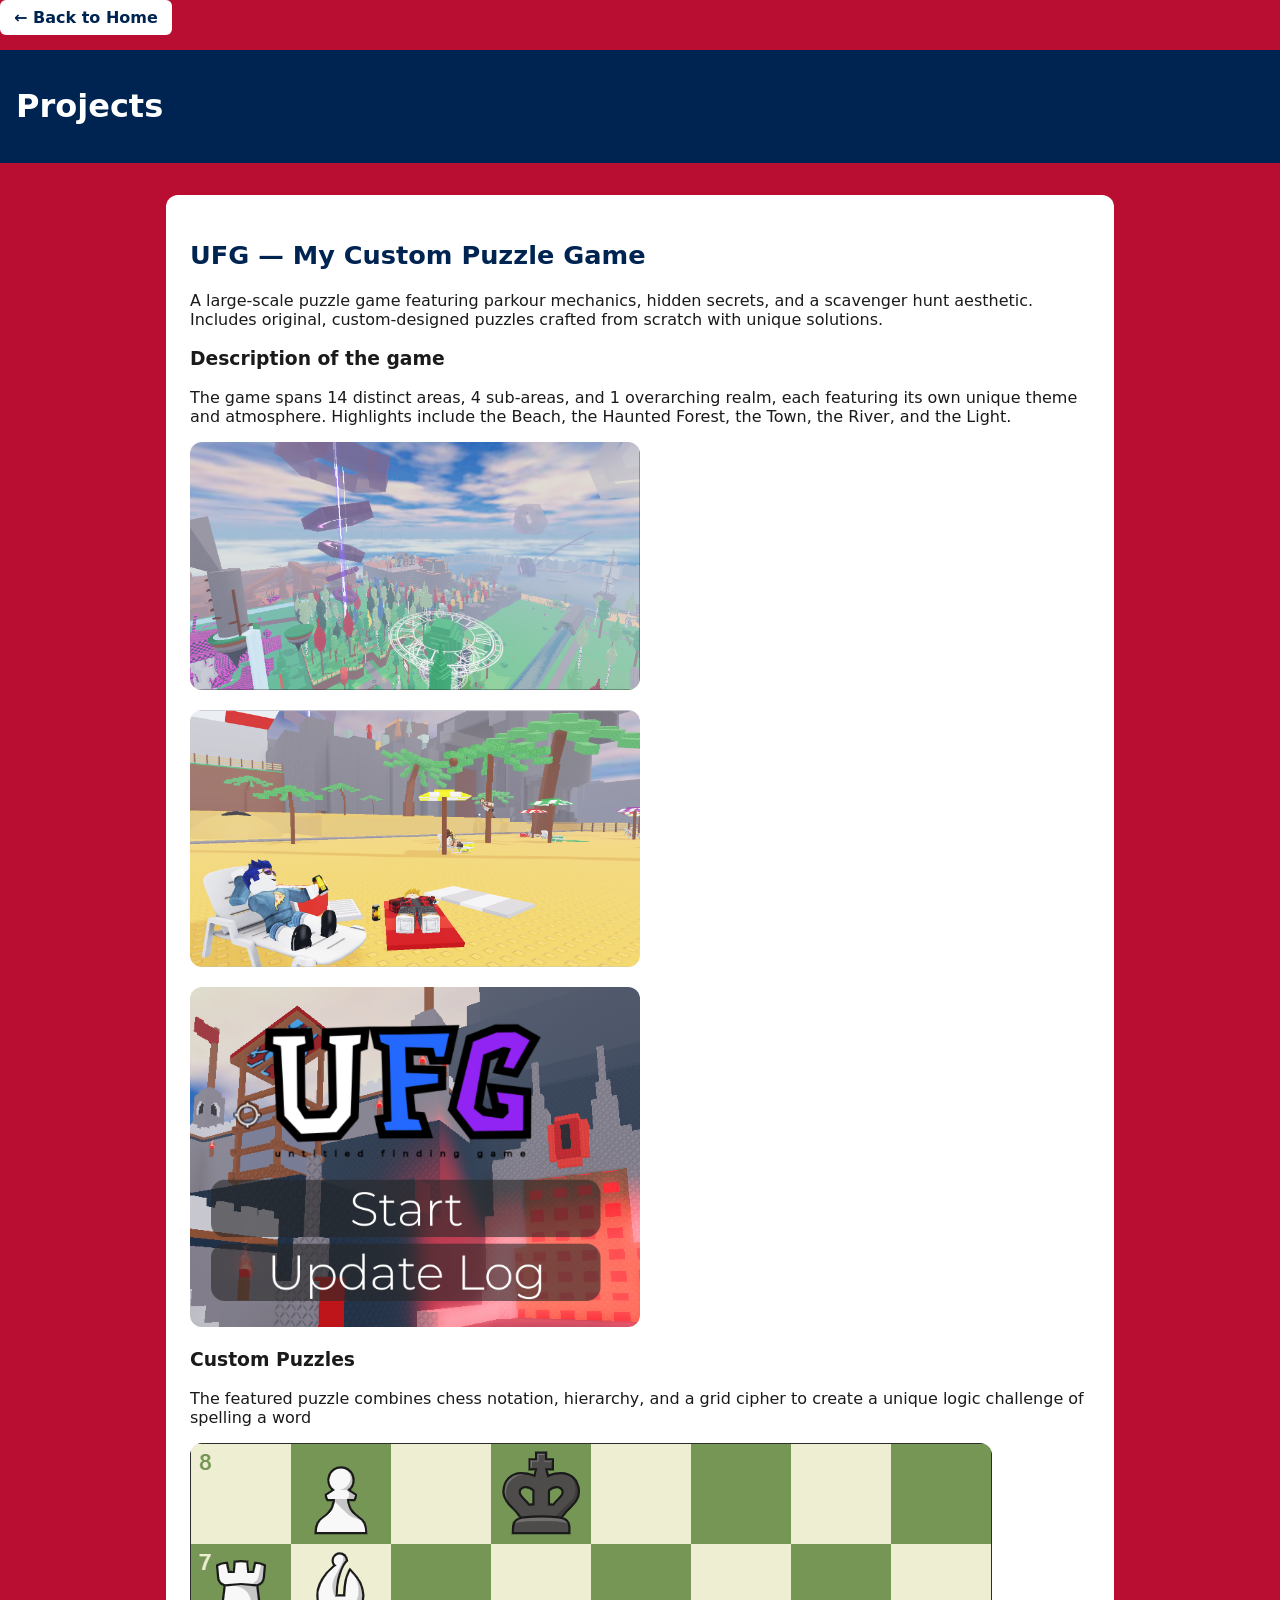
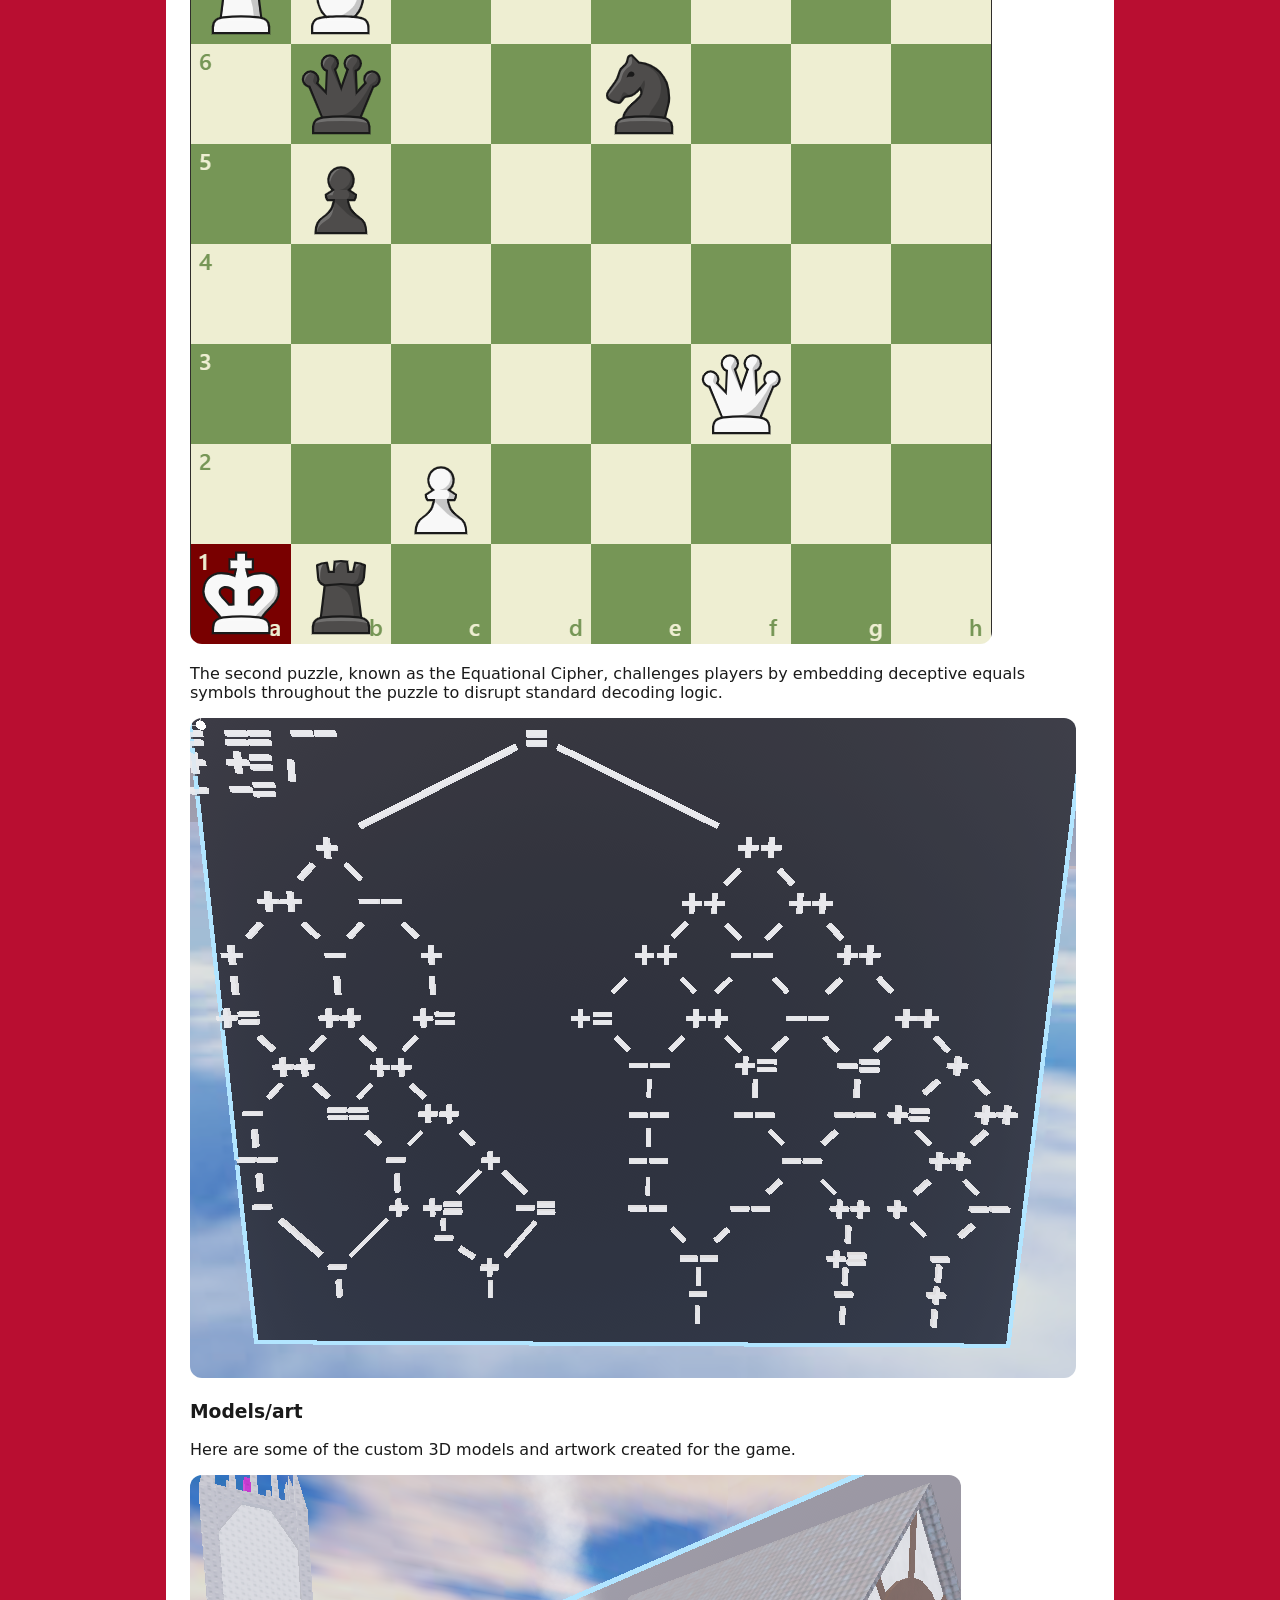
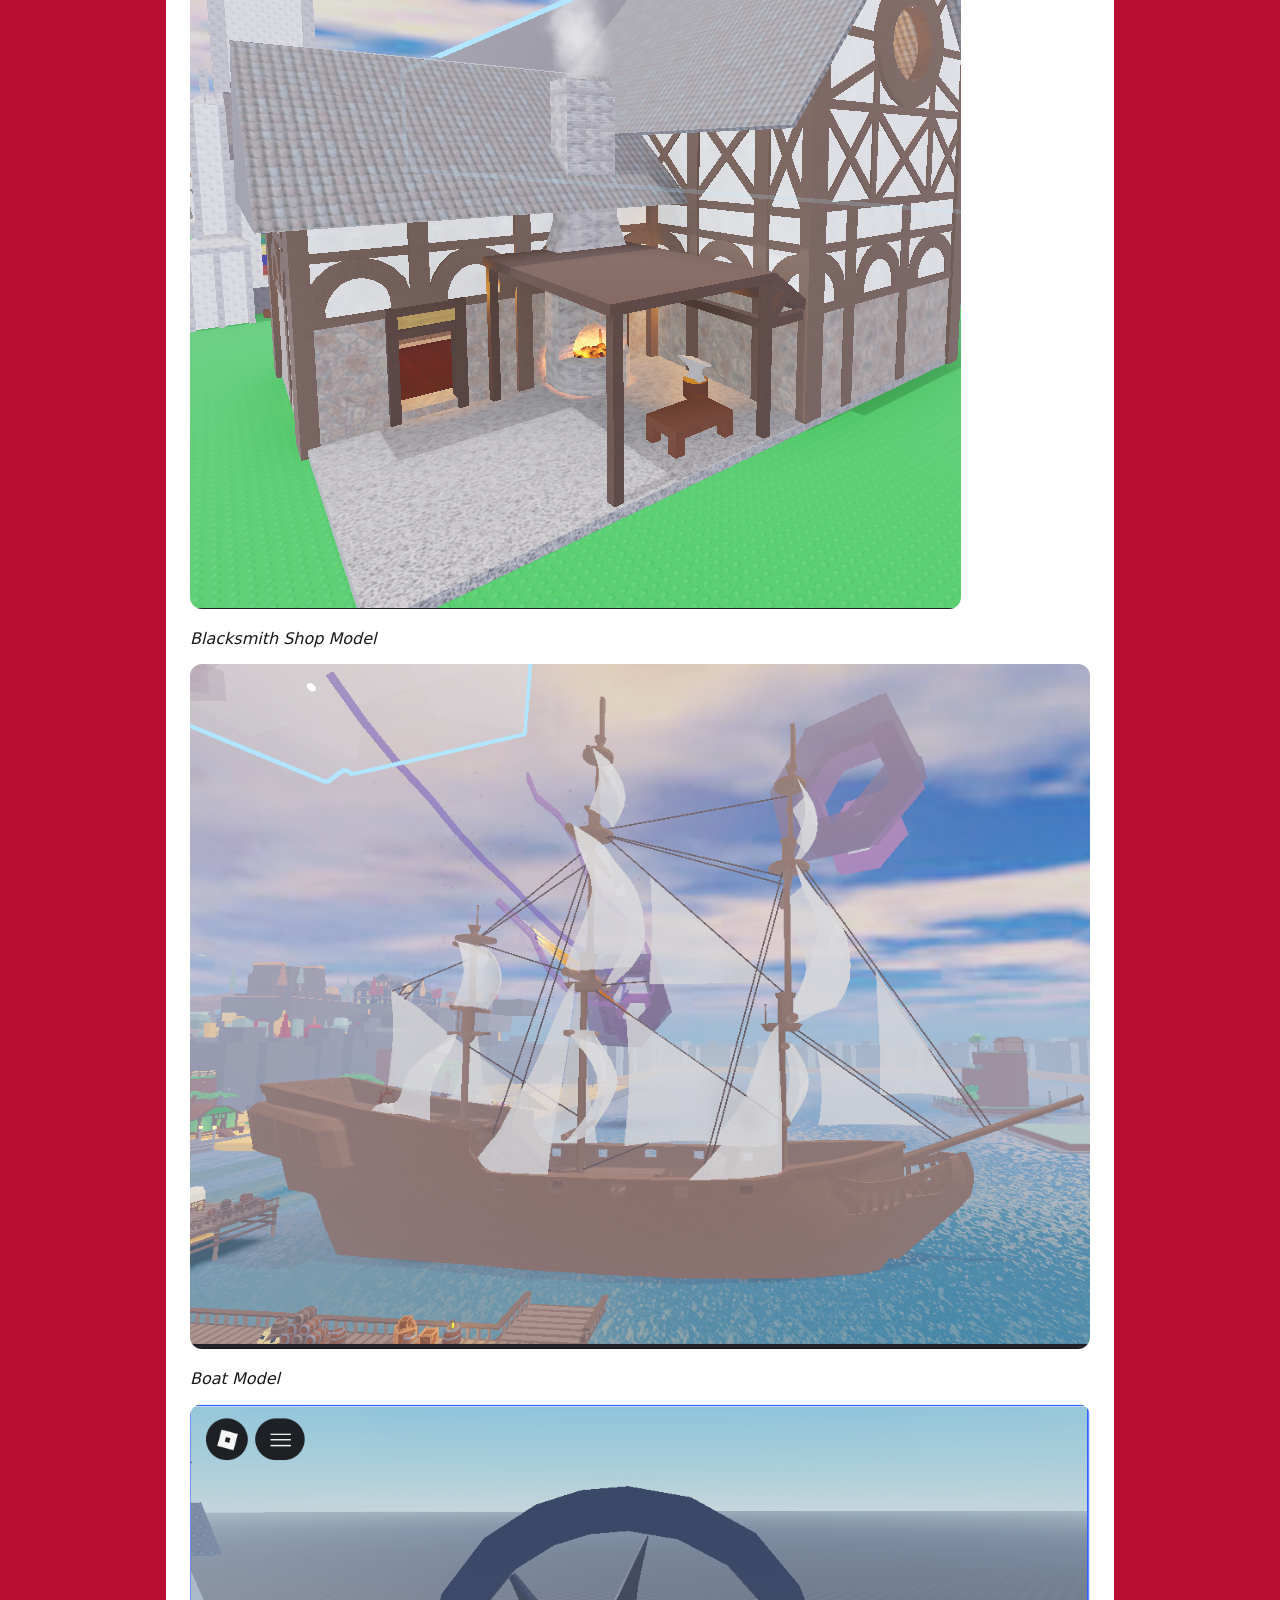
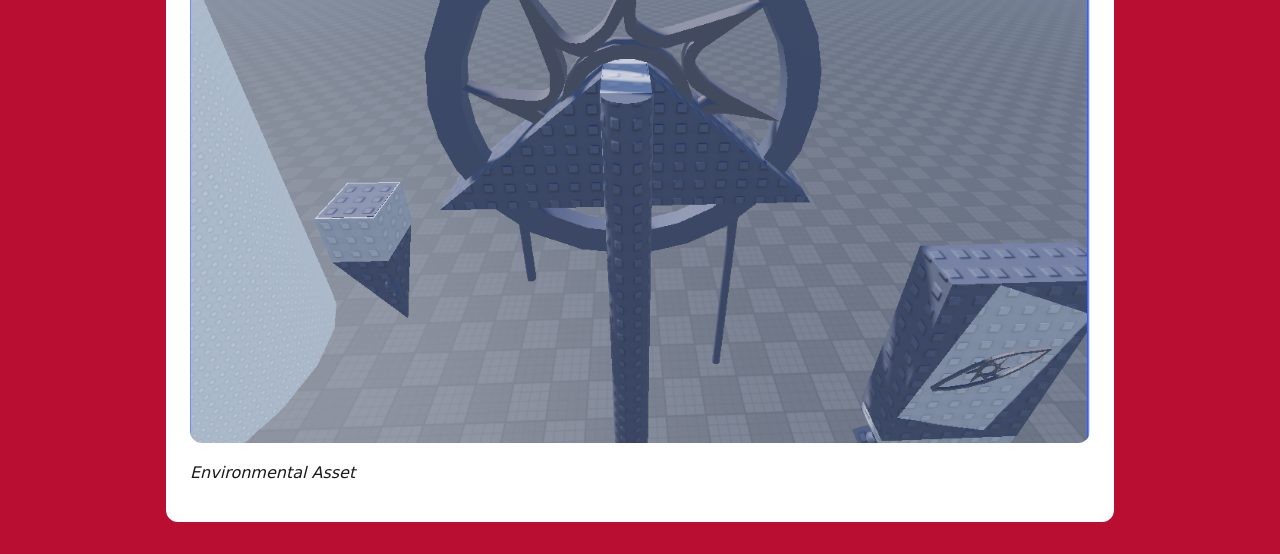
==== Projects.html @ 046223cb "Adjust image sizes and add model descriptions Updated image styles for better responsiveness and add" ====
<!doctype html>
<html lang="en">
  <head>
    <meta charset="utf-8"/>
    <meta name="viewport" content="width=device-width, initial-scale=1"/>
    <title>Projects</title>
    <a href="index.html">← Back to Home</a>
    <link rel="stylesheet" href="style.css"/> <!-- do not change this line -->
  </head>
  <body>
    <header>
      <h1>Projects</h1>
    </header>
    
    <main>
     <section id="UFG">
      <h2>UFG — My Custom Puzzle Game</h2>
      <p>A large-scale puzzle game featuring parkour mechanics, hidden secrets, and a scavenger hunt aesthetic. Includes original, custom-designed puzzles crafted from scratch with unique solutions.</p>
        <h3> Description of the game</h3>
          <p>The game spans 14 distinct areas, 4 sub-areas, and 1 overarching realm, each featuring its own unique theme and atmosphere. Highlights include the Beach, the Haunted Forest, the Town, the River, and the Light.</p>
          <p><img src="FullGameMap.png" alt="Full Game Map" style="max-width: 50%; height: auto;" /></p>
          <p><img src="Screen1.png" alt="In-Game Screenshot" style="max-width: 50%; height: auto;" /></p>
          <p><img src="Main_Menu.png" alt="Main Menu Preview" style="max-width: 50%; height: auto;" /></p>
       
        <h3> Custom Puzzles </h3>
          <p>The featured puzzle combines chess notation, hierarchy, and a grid cipher to create a unique logic challenge of spelling a word</p>
          <p><img src="ChessPuzzle.png" alt="Chess Puzzle" style="max-width: 100%; height: auto;" /></p>
          <p>The second puzzle, known as the Equational Cipher, challenges players by embedding deceptive equals symbols throughout the puzzle to disrupt standard decoding logic.</p>
          <p><img src="EquationalPuzzle.png" alt="Equational Puzzle Screenshot" style="max-width: 100%; height: auto;" /></p>
        <h3> Models/art </h3>
          <p>Here are some of the custom 3D models and artwork created for the game.</p>
          <p><img src="BlackSmith.png" alt="Blacksmith 3D Model" style="max-width: 100%; height: auto;" /></p>
          <p><em>Blacksmith Shop Model</em></p>
          <p><img src="Boat.png" alt="Boat 3D Model" style="max-width: 100%; height: auto;" /></p>
          <p><em>Boat Model</em></p>
          <p><img src="RandomModel.png" alt="3D Model Asset" style="max-width: 100%; height: auto;" /></p>
          <p><em>Environmental Asset</em></p>

      
    </section>
    </main>
  </body>
</html>
---- style.css ----
:root {
  --red:#b90e31; --gold:#fabd0f; --blue:#002452;
}
body { font-family: system-ui, sans-serif; margin:0; background:var(--red); color:#fff; }
header { background:var(--blue); color:#fff; padding:1rem; }
main { background:#fff; color:#1a1a1a; max-width:900px; margin:2rem auto; border-radius:12px; padding:1.5rem; }
a { color: var(--blue); }
/* === personalize below by changing colors or spacing === */
/* example: make headings blue and a bit larger */
h2 { color: var(--blue); font-size: 1.6rem; }
/* example: make your photo round */
img { border-radius: 12px; }

/* White button styling for back links */
a[href="index.html"] {
  display: inline-block;
  background-color: #ffffff !important;
  color: #002452 !important;
  padding: 8px 14px;
  border-radius: 6px;
  font-weight: bold;
  text-decoration: none;
  margin-bottom: 15px;
}

a[href="index.html"]:hover {
  background-color: #fabd0f !important; /* Queen's Gold on hover */
}
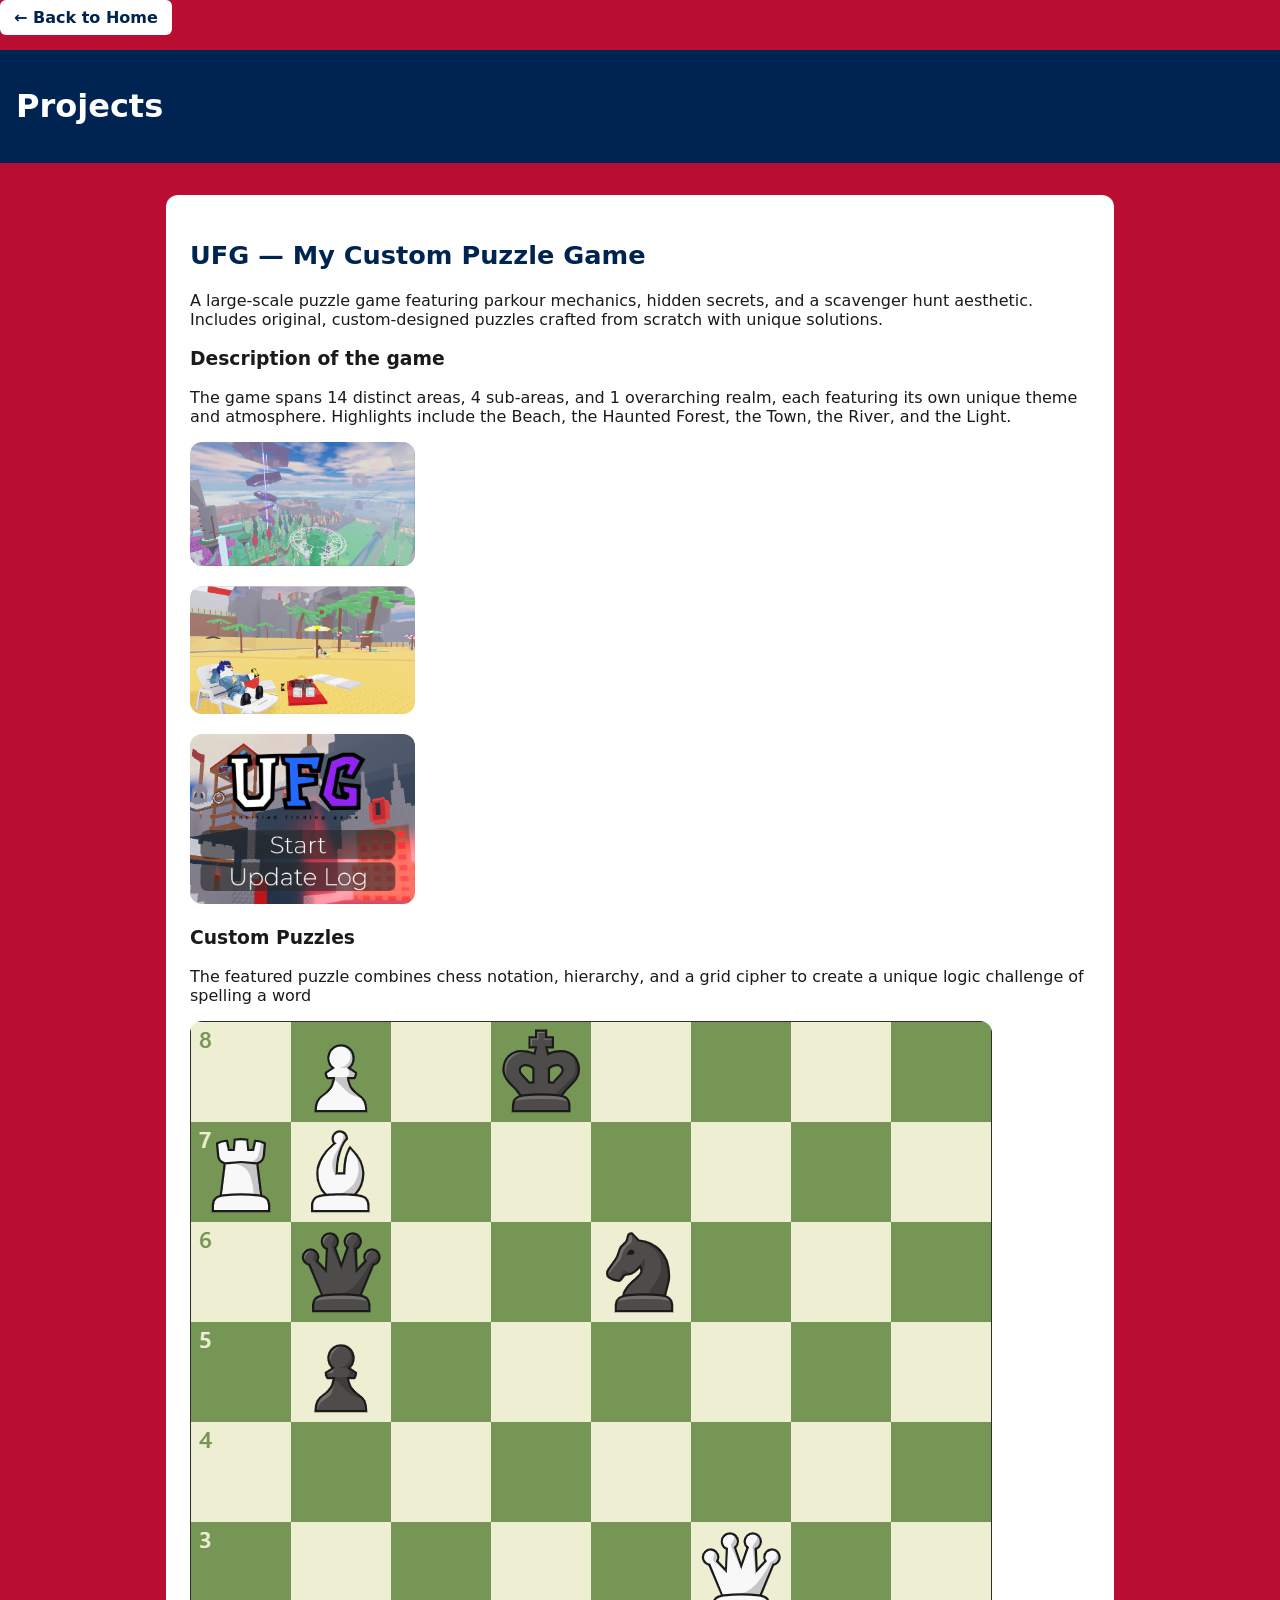
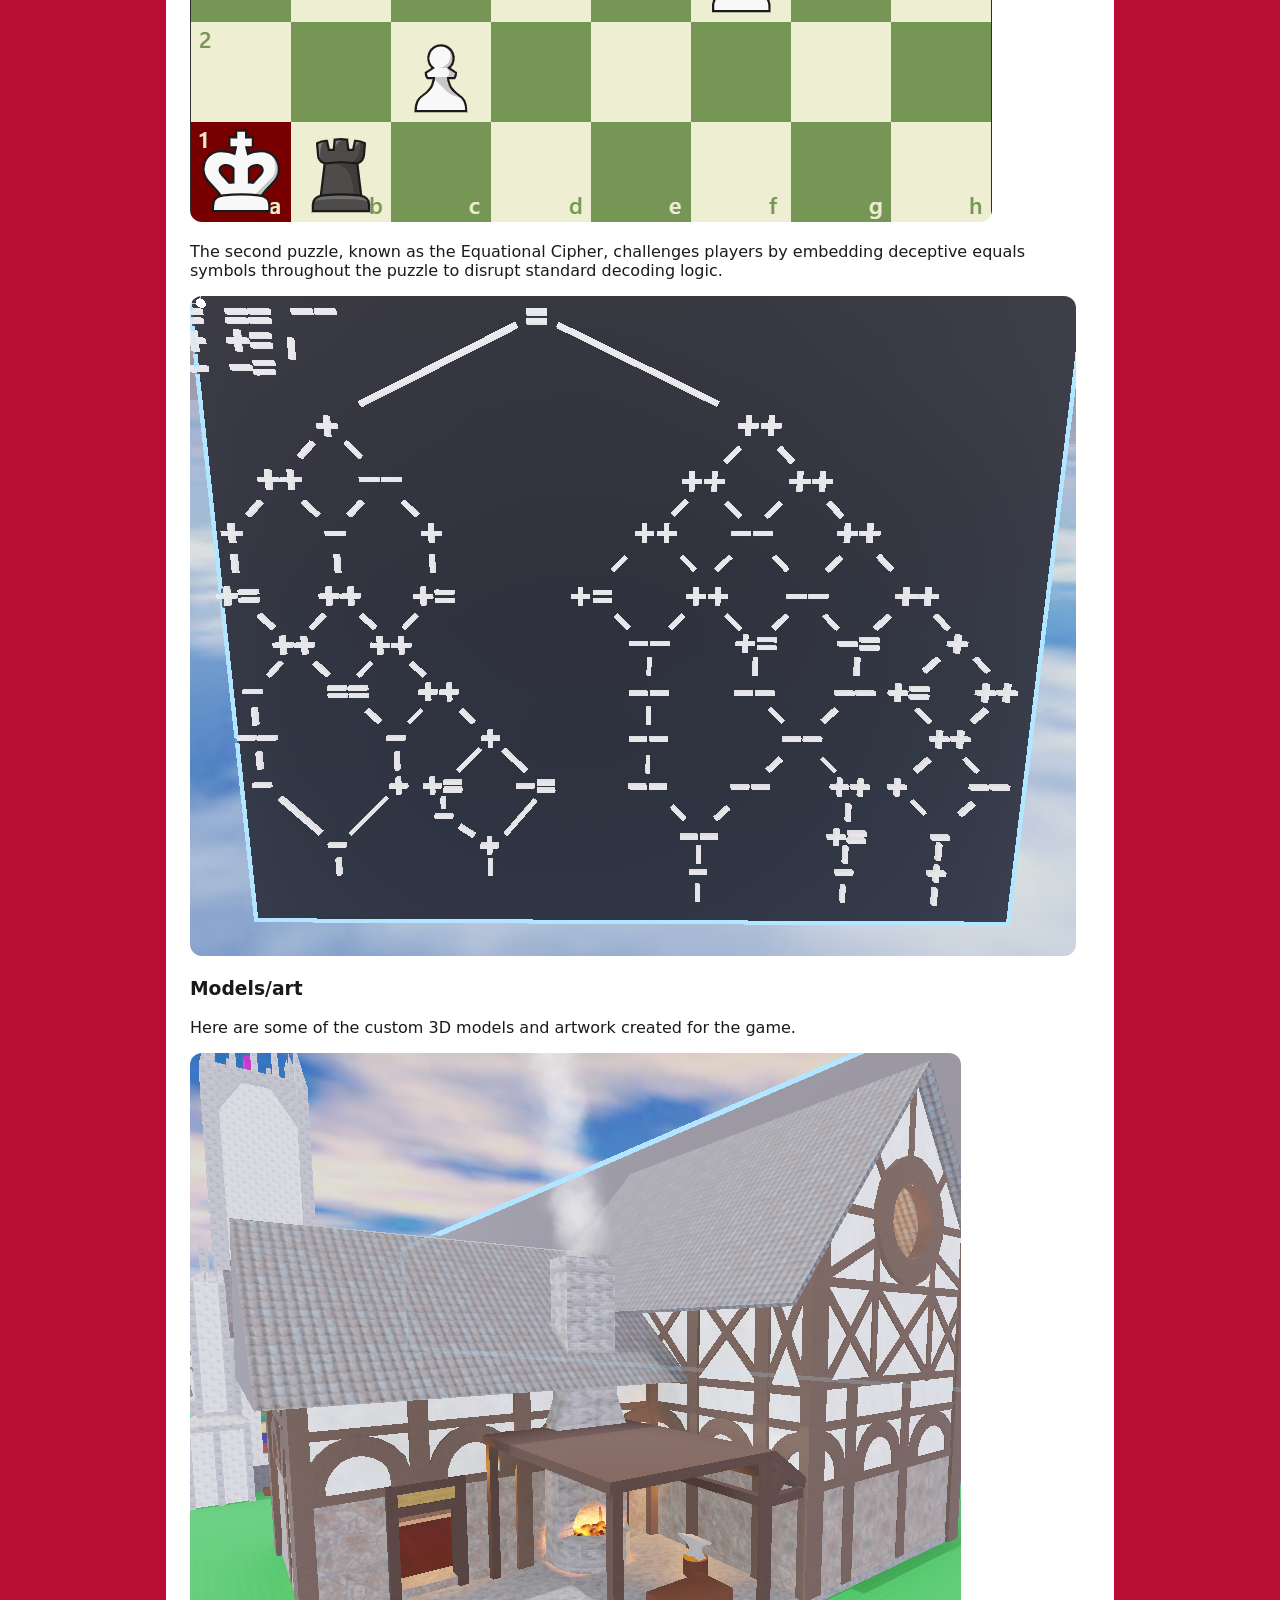
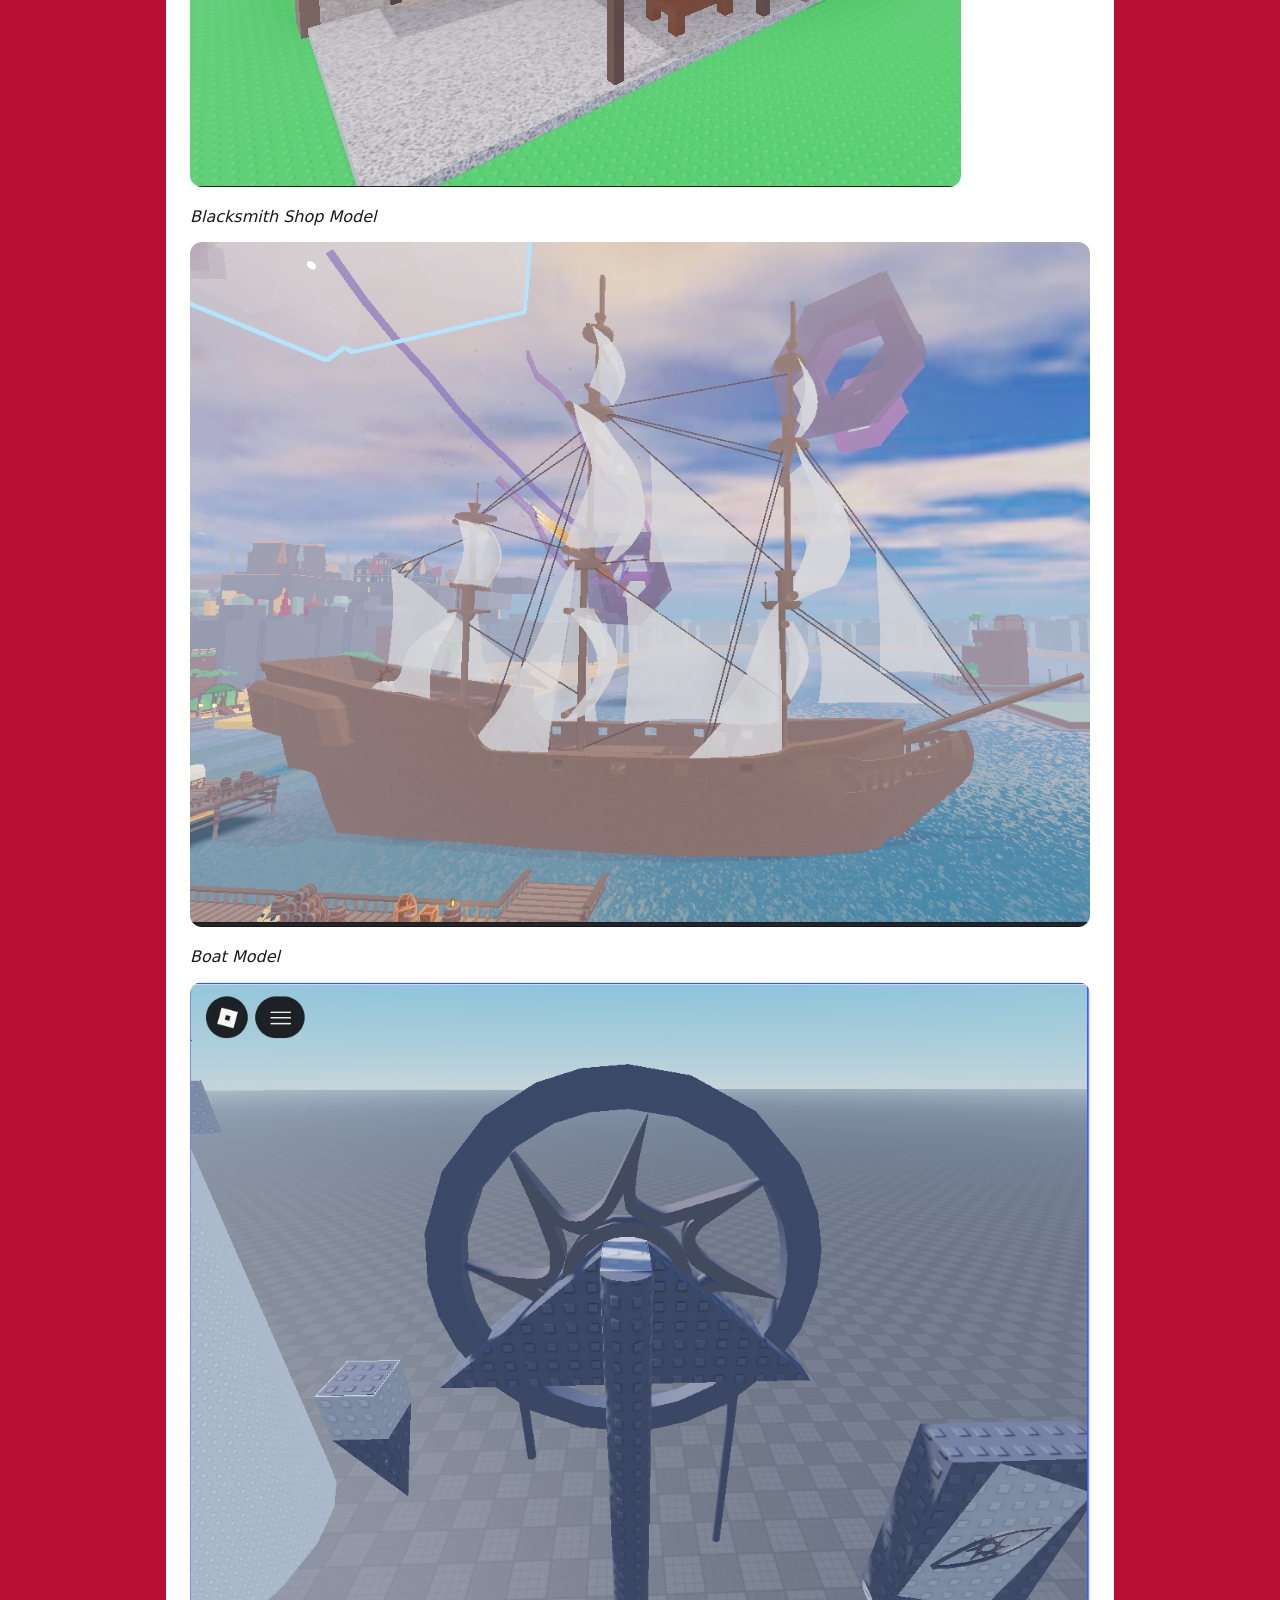
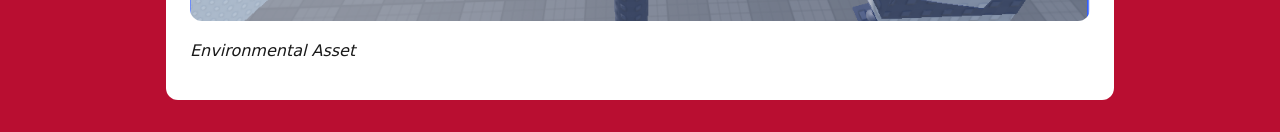
==== commit ff62a1f0: "Adjust image sizes in Projects.html Reduced the maximum width of images in the project description t" ====
--- a/Projects.html
+++ b/Projects.html
@@ -18,9 +18,9 @@
       <p>A large-scale puzzle game featuring parkour mechanics, hidden secrets, and a scavenger hunt aesthetic. Includes original, custom-designed puzzles crafted from scratch with unique solutions.</p>
         <h3> Description of the game</h3>
           <p>The game spans 14 distinct areas, 4 sub-areas, and 1 overarching realm, each featuring its own unique theme and atmosphere. Highlights include the Beach, the Haunted Forest, the Town, the River, and the Light.</p>
-          <p><img src="FullGameMap.png" alt="Full Game Map" style="max-width: 50%; height: auto;" /></p>
-          <p><img src="Screen1.png" alt="In-Game Screenshot" style="max-width: 50%; height: auto;" /></p>
-          <p><img src="Main_Menu.png" alt="Main Menu Preview" style="max-width: 50%; height: auto;" /></p>
+          <p><img src="FullGameMap.png" alt="Full Game Map" style="max-width: 25%; height: auto;" /></p>
+          <p><img src="Screen1.png" alt="In-Game Screenshot" style="max-width: 25%; height: auto;" /></p>
+          <p><img src="Main_Menu.png" alt="Main Menu Preview" style="max-width: 25%; height: auto;" /></p>
        
         <h3> Custom Puzzles </h3>
           <p>The featured puzzle combines chess notation, hierarchy, and a grid cipher to create a unique logic challenge of spelling a word</p>
--- a/style.css
+++ b/style.css
@@ -14,8 +14,8 @@
 /* White button styling for back links */
 a[href="index.html"] {
   display: inline-block;
-  background-color: #ffffff !important;
-  color: #002452 !important;
+  background-color: #ffffff;
+  color: #002452;
   padding: 8px 14px;
   border-radius: 6px;
   font-weight: bold;
@@ -24,5 +24,5 @@
 }
 
 a[href="index.html"]:hover {
-  background-color: #fabd0f !important; /* Queen's Gold on hover */
+  background-color: #fabd0f ; /* Queen's Gold colour on hover */
 }
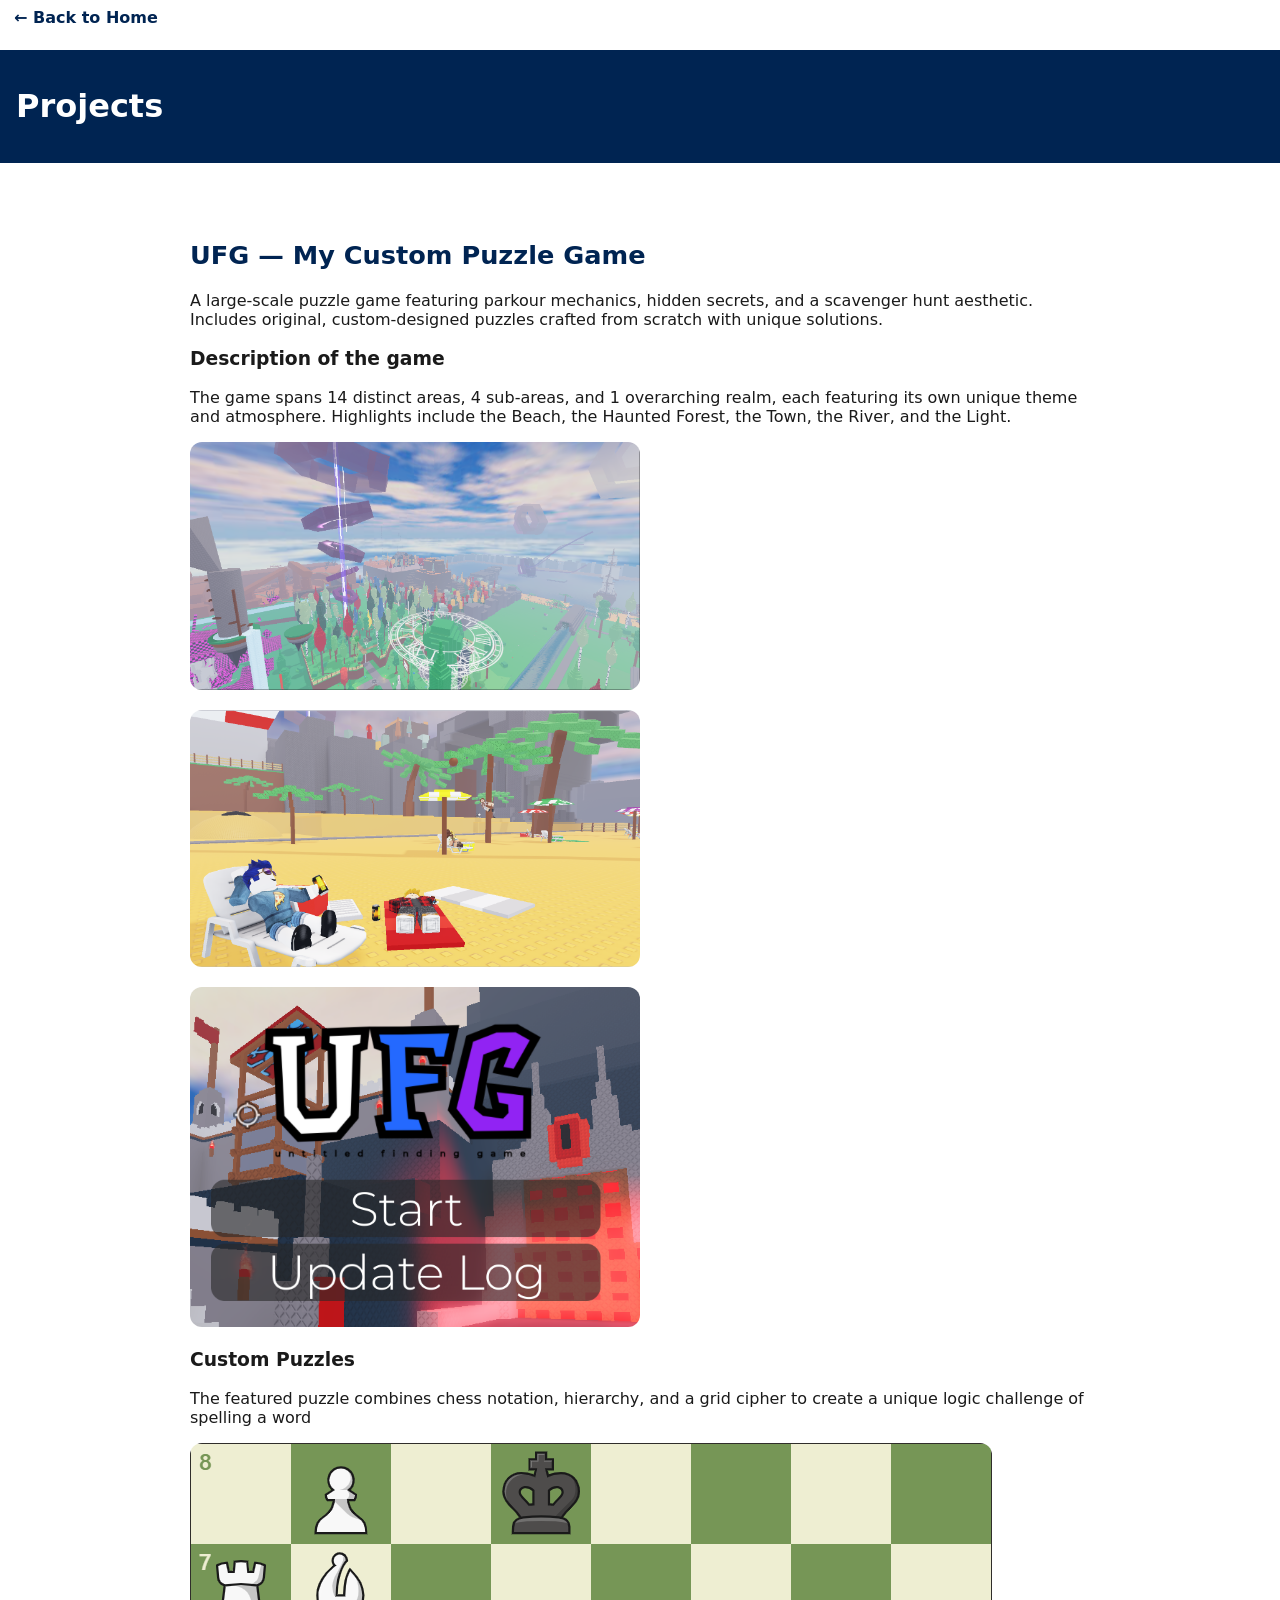
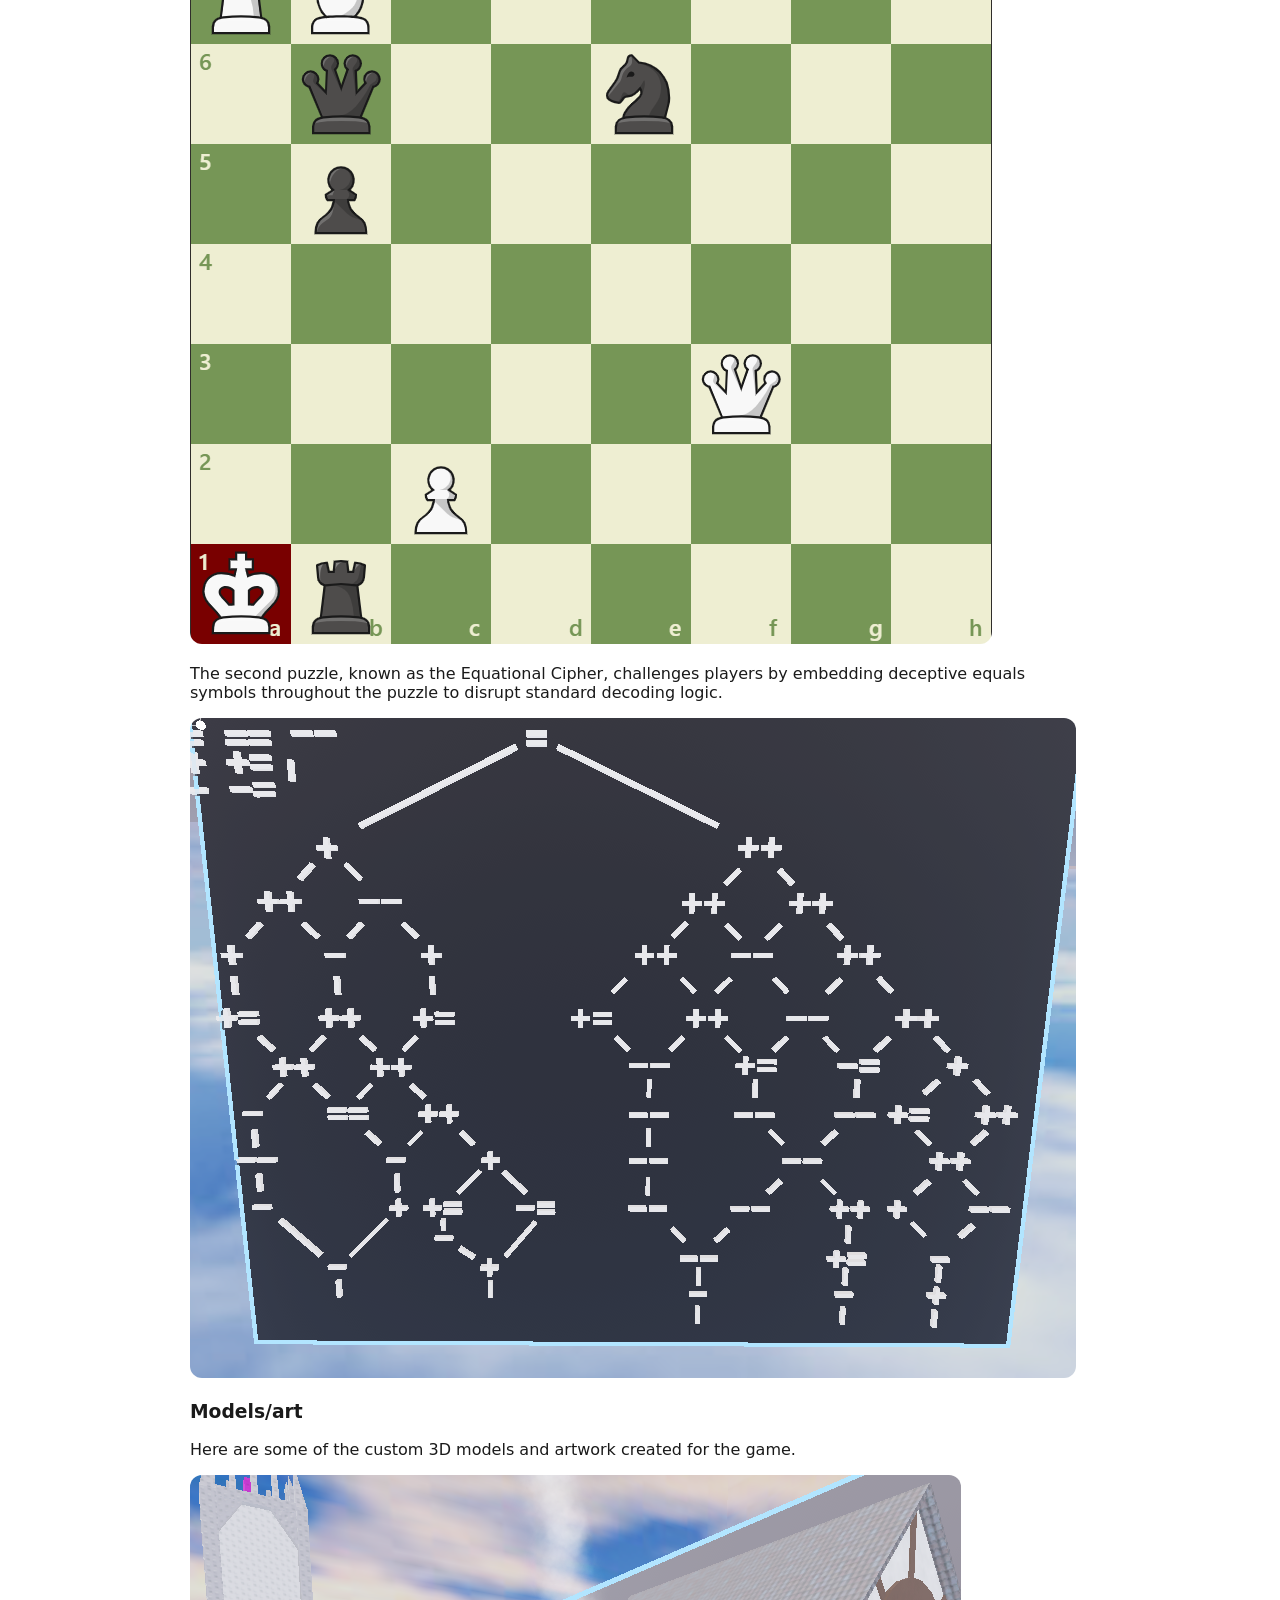
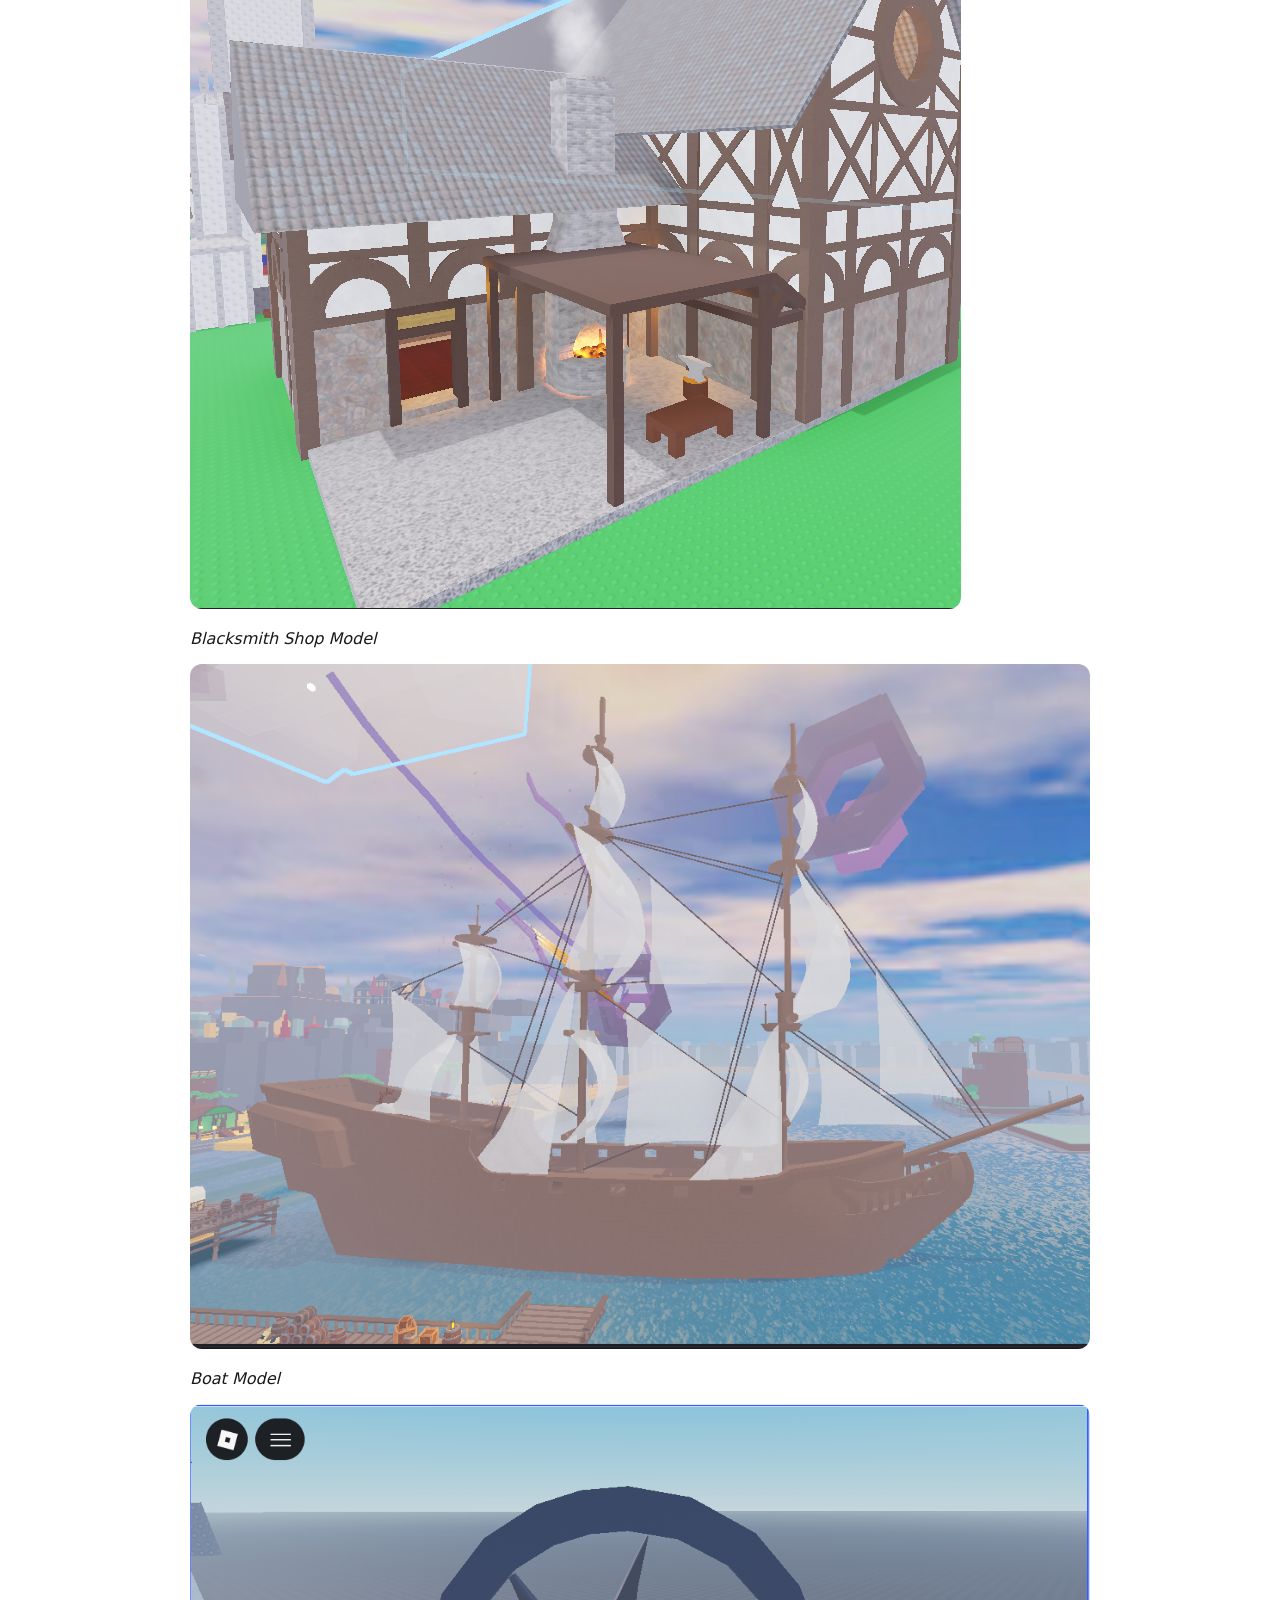
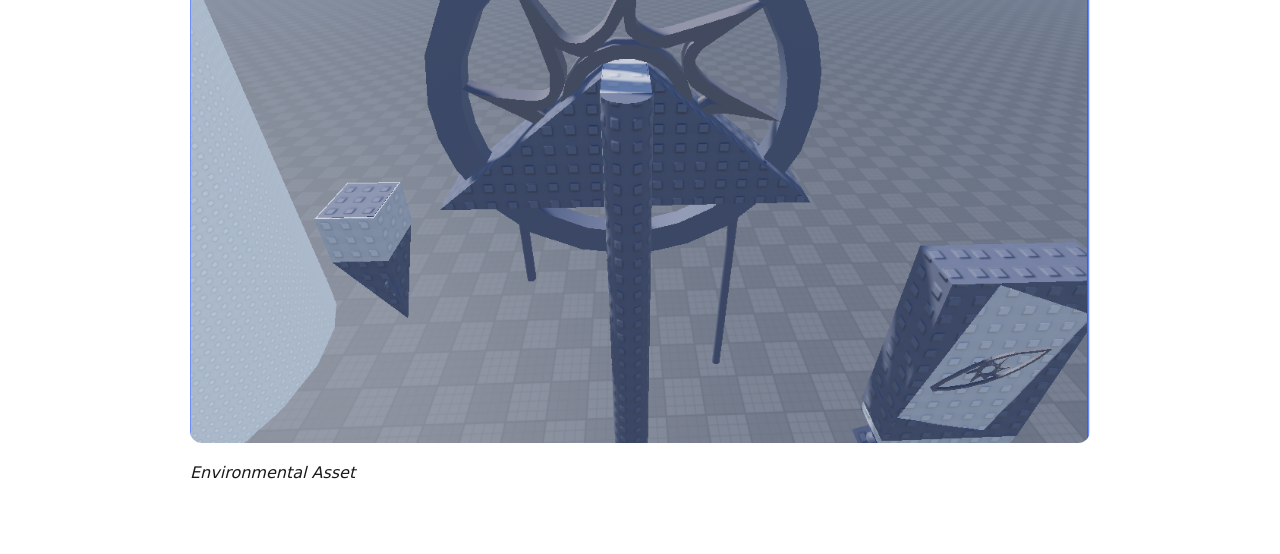
==== commit 439a9fd1: "Update Projects.html" ====
--- a/Projects.html
+++ b/Projects.html
@@ -18,9 +18,9 @@
       <p>A large-scale puzzle game featuring parkour mechanics, hidden secrets, and a scavenger hunt aesthetic. Includes original, custom-designed puzzles crafted from scratch with unique solutions.</p>
         <h3> Description of the game</h3>
           <p>The game spans 14 distinct areas, 4 sub-areas, and 1 overarching realm, each featuring its own unique theme and atmosphere. Highlights include the Beach, the Haunted Forest, the Town, the River, and the Light.</p>
-          <p><img src="FullGameMap.png" alt="Full Game Map" style="max-width: 25%; height: auto;" /></p>
-          <p><img src="Screen1.png" alt="In-Game Screenshot" style="max-width: 25%; height: auto;" /></p>
-          <p><img src="Main_Menu.png" alt="Main Menu Preview" style="max-width: 25%; height: auto;" /></p>
+          <p><img src="FullGameMap.png" alt="Full Game Map" style="max-width: 50%; height: auto;" /></p>
+          <p><img src="Screen1.png" alt="In-Game Screenshot" style="max-width: 50%; height: auto;" /></p>
+          <p><img src="Main_Menu.png" alt="Main Menu Preview" style="max-width: 50%; height: auto;" /></p>
        
         <h3> Custom Puzzles </h3>
           <p>The featured puzzle combines chess notation, hierarchy, and a grid cipher to create a unique logic challenge of spelling a word</p>
--- a/style.css
+++ b/style.css
@@ -1,5 +1,5 @@
 :root {
-  --red:#b90e31; --gold:#fabd0f; --blue:#002452;
+  --purple: #6f42c1; --gold:#fabd0f; --blue:#002452;
 }
 body { font-family: system-ui, sans-serif; margin:0; background:var(--red); color:#fff; }
 header { background:var(--blue); color:#fff; padding:1rem; }
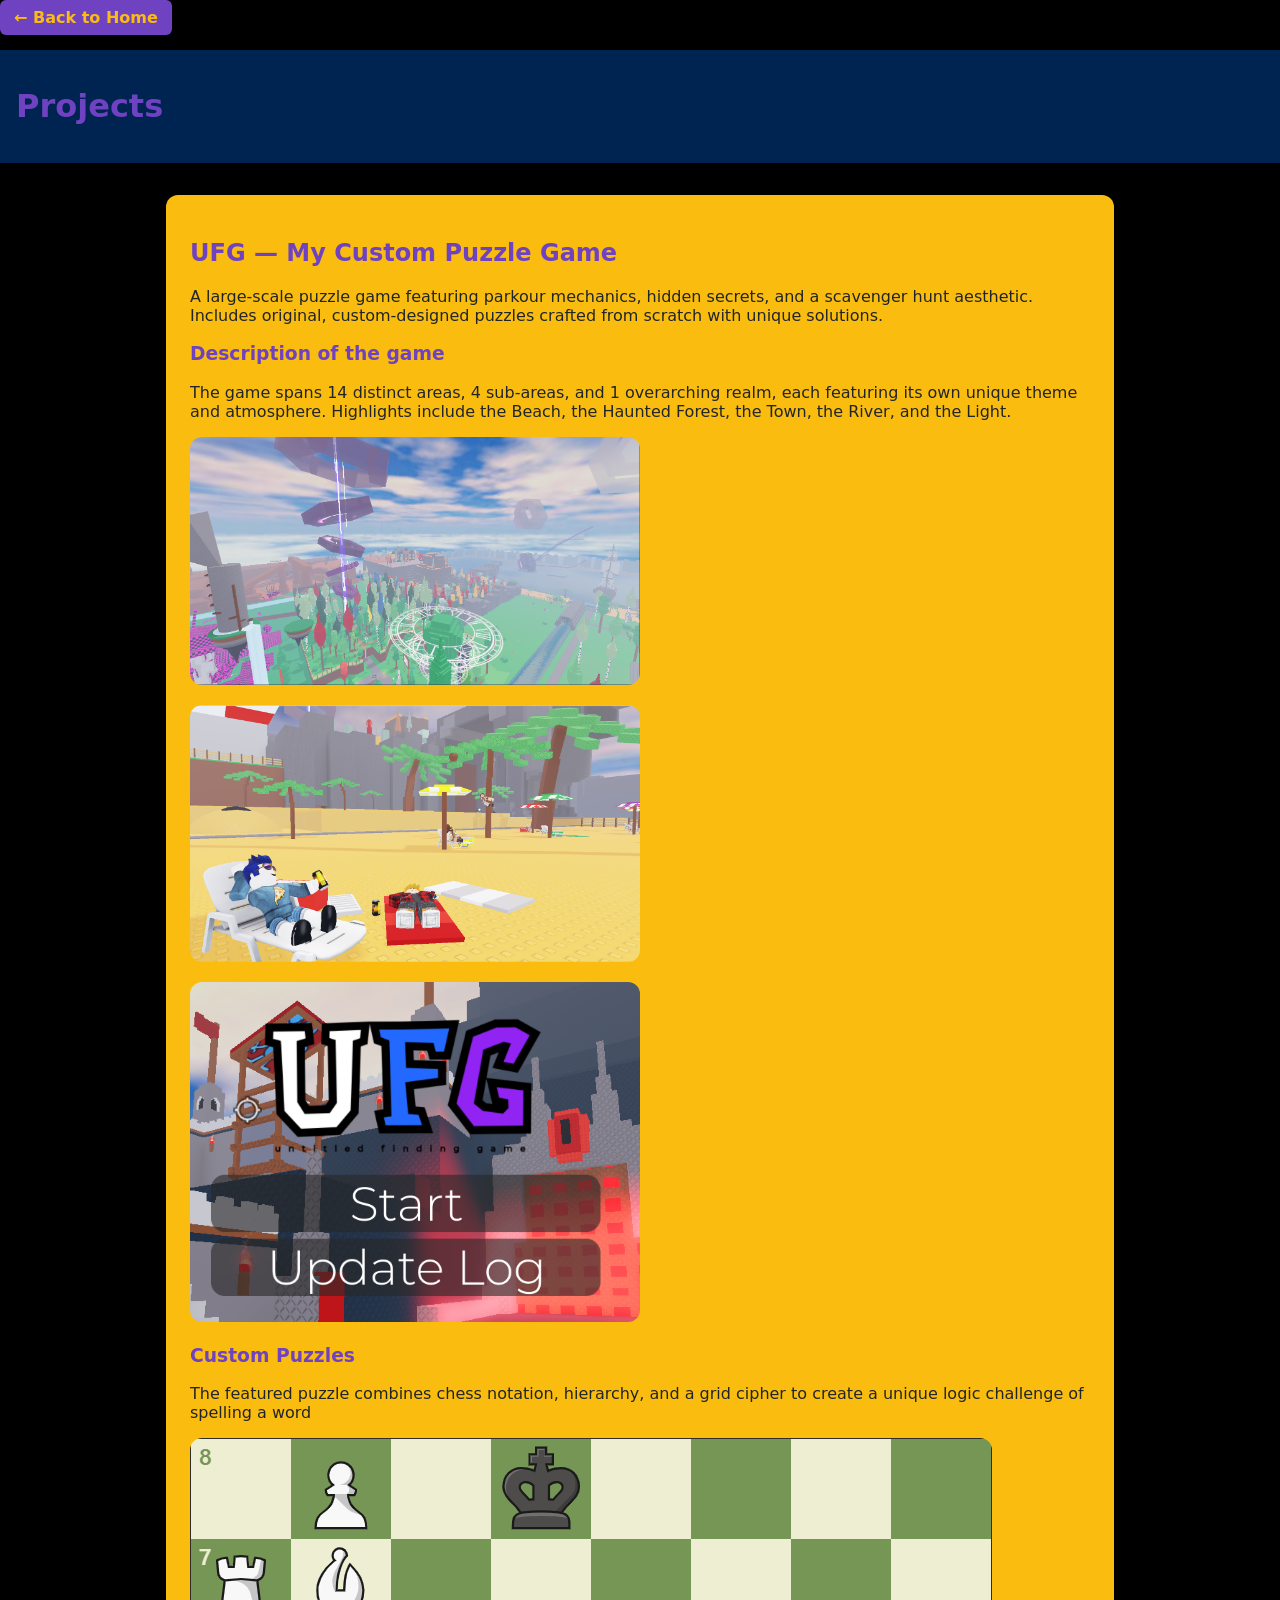
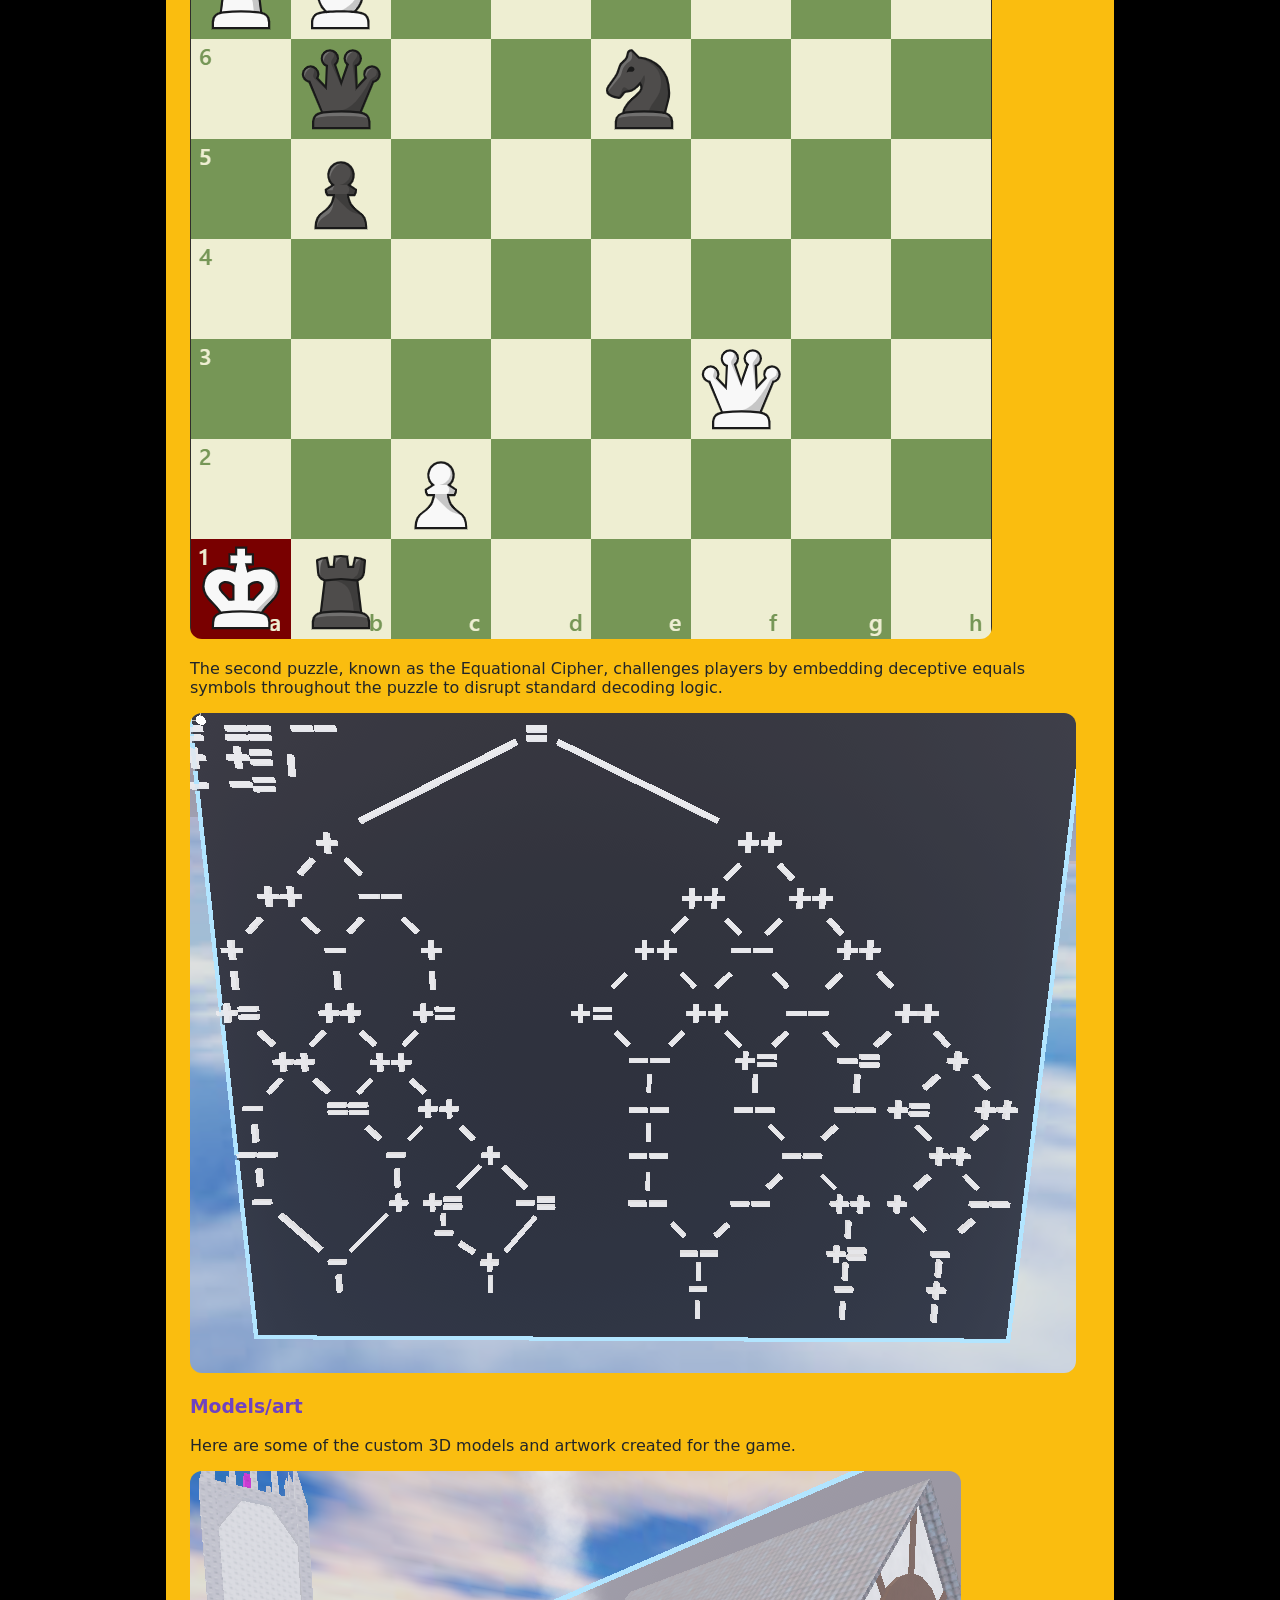
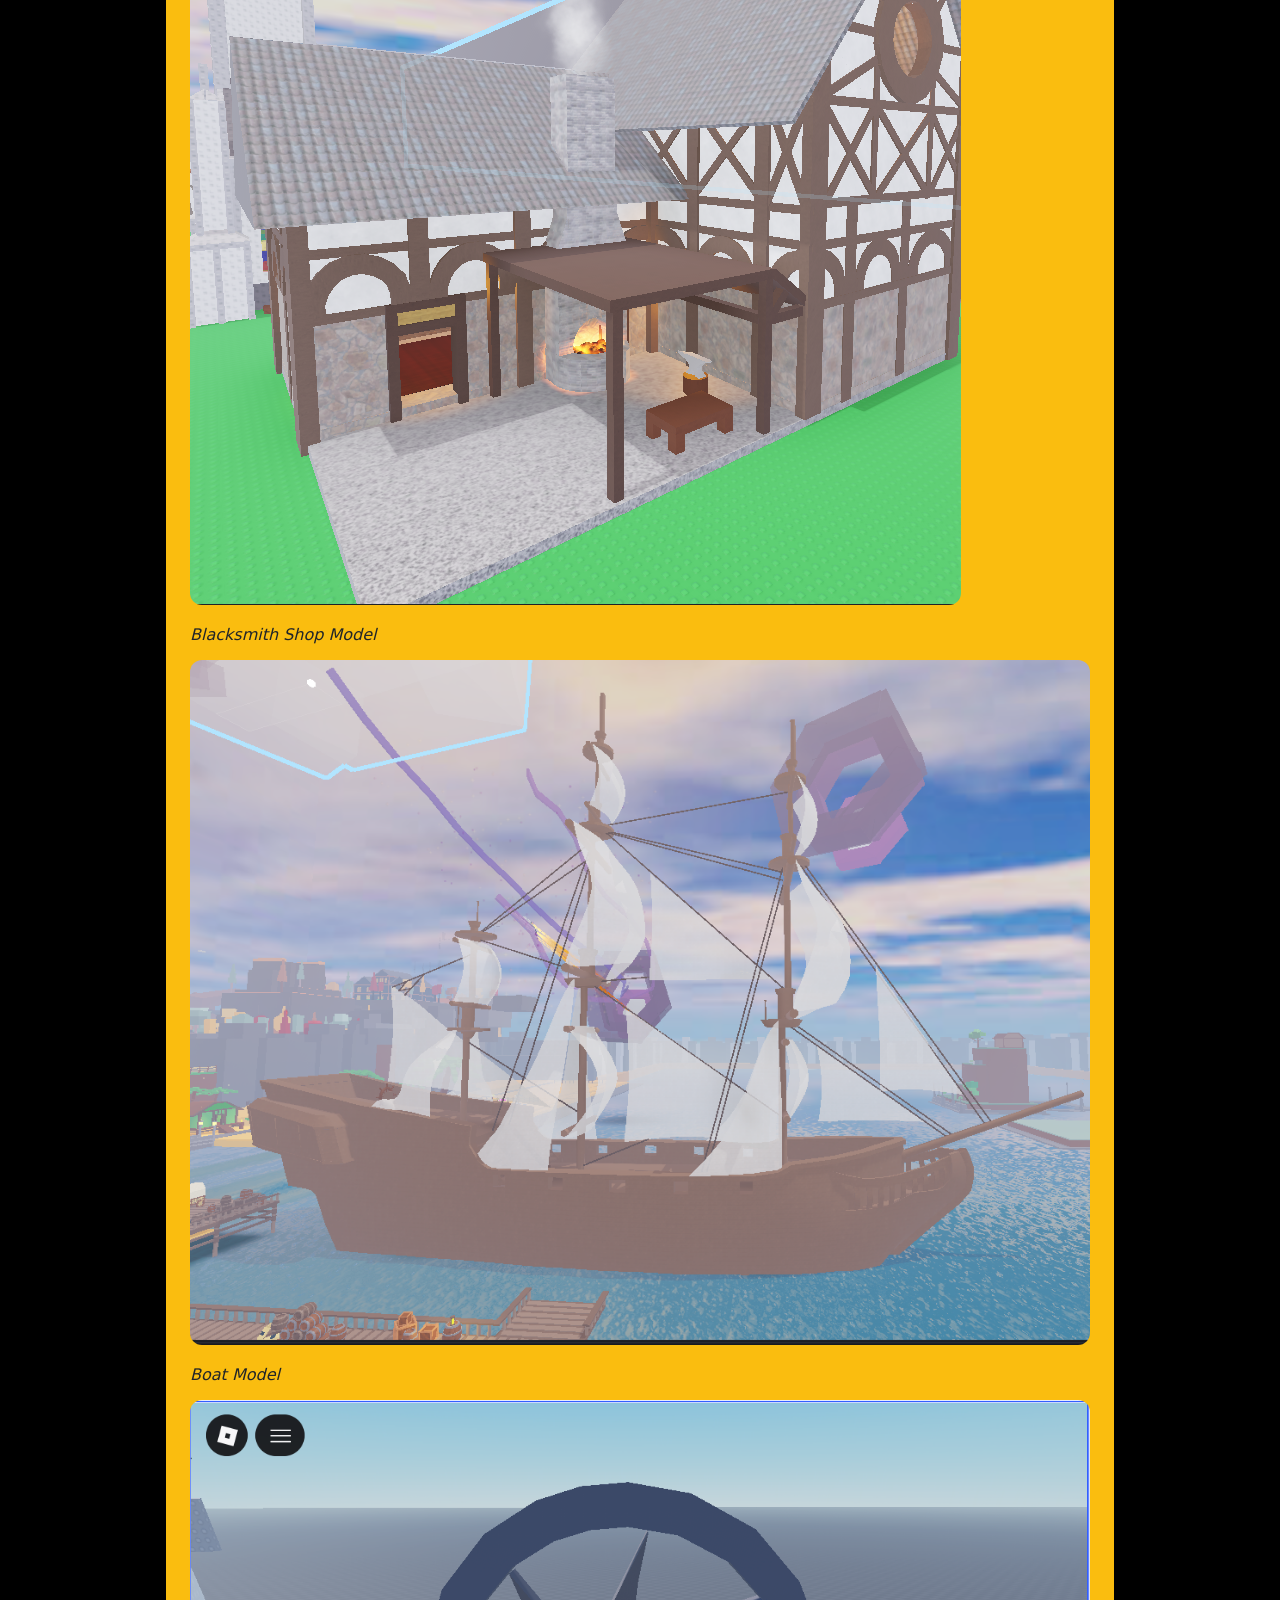
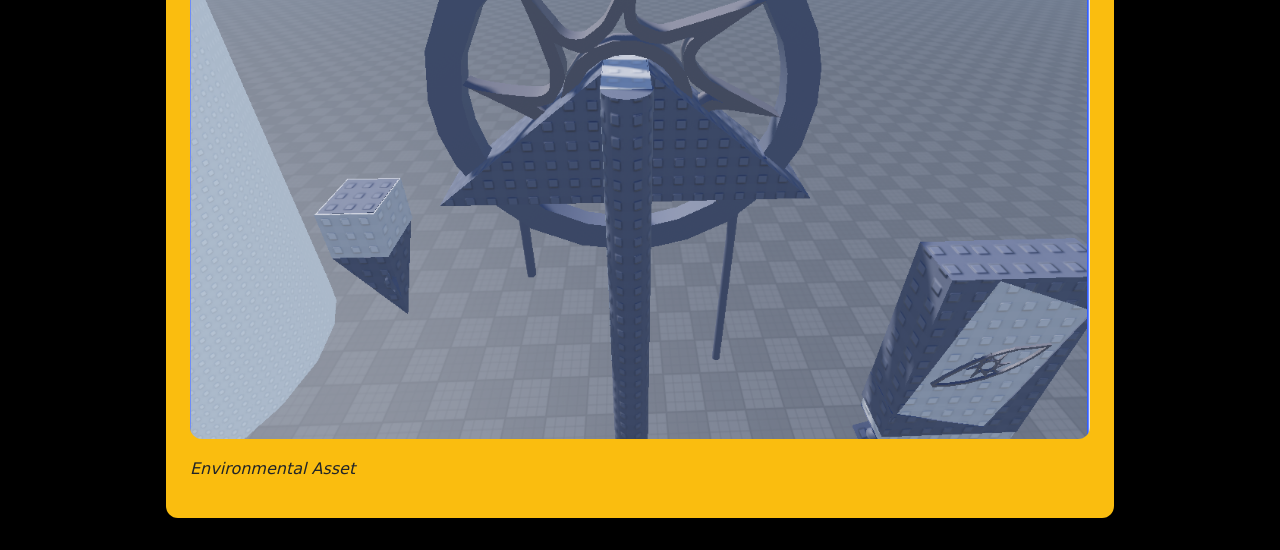
==== commit d8616a7d: "Update Projects.html" ====
--- a/Projects.html
+++ b/Projects.html
@@ -18,9 +18,11 @@
       <p>A large-scale puzzle game featuring parkour mechanics, hidden secrets, and a scavenger hunt aesthetic. Includes original, custom-designed puzzles crafted from scratch with unique solutions.</p>
         <h3> Description of the game</h3>
           <p>The game spans 14 distinct areas, 4 sub-areas, and 1 overarching realm, each featuring its own unique theme and atmosphere. Highlights include the Beach, the Haunted Forest, the Town, the River, and the Light.</p>
-          <p><img src="FullGameMap.png" alt="Full Game Map" style="max-width: 50%; height: auto;" /></p>
-          <p><img src="Screen1.png" alt="In-Game Screenshot" style="max-width: 50%; height: auto;" /></p>
-          <p><img src="Main_Menu.png" alt="Main Menu Preview" style="max-width: 50%; height: auto;" /></p>
+           <div class="image-row">
+              <p><img src="FullGameMap.png" alt="Full Game Map" style="max-width: 50%; height: auto;" /></p>
+              <p><img src="Screen1.png" alt="In-Game Screenshot" style="max-width: 50%; height: auto;" /></p>
+              <p><img src="Main_Menu.png" alt="Main Menu Preview" style="max-width: 50%; height: auto;" /></p>
+           </div>   
        
         <h3> Custom Puzzles </h3>
           <p>The featured puzzle combines chess notation, hierarchy, and a grid cipher to create a unique logic challenge of spelling a word</p>
--- a/style.css
+++ b/style.css
@@ -1,21 +1,22 @@
 :root {
-  --purple: #6f42c1; --gold:#fabd0f; --blue:#002452;
+  --background: #000000; --purple: #6f42c1; --gold:#fabd0f; --blue:#002452; --dark-text: #212529; 
 }
-body { font-family: system-ui, sans-serif; margin:0; background:var(--red); color:#fff; }
-header { background:var(--blue); color:#fff; padding:1rem; }
-main { background:#fff; color:#1a1a1a; max-width:900px; margin:2rem auto; border-radius:12px; padding:1.5rem; }
-a { color: var(--blue); }
+body { font-family: system-ui, sans-serif; margin:0; background:var(--background); color:var(--dark-text); }
+header { background:var(--blue); color:var(--gold); padding:1rem; }
+main { background:var(--gold); color:var(--dark-text); max-width:900px; margin:2rem auto; border-radius:12px; padding:1.5rem; box-shadow: 0 4px 12px rgba(0, 0, 0, 0.05);}
+a { color: var(--purple); }
+a:hover {color: var(--blue);}
 /* === personalize below by changing colors or spacing === */
 /* example: make headings blue and a bit larger */
-h2 { color: var(--blue); font-size: 1.6rem; }
+h1, h2, h3 {color: var(--purple); }
 /* example: make your photo round */
 img { border-radius: 12px; }
 
 /* White button styling for back links */
 a[href="index.html"] {
   display: inline-block;
-  background-color: #ffffff;
-  color: #002452;
+  background-color: var(--purple);
+  color: var(--gold);
   padding: 8px 14px;
   border-radius: 6px;
   font-weight: bold;
@@ -24,5 +25,6 @@
 }
 
 a[href="index.html"]:hover {
-  background-color: #fabd0f ; /* Queen's Gold colour on hover */
+  background-color: var(--blue);
+  color: var(--gold);
 }
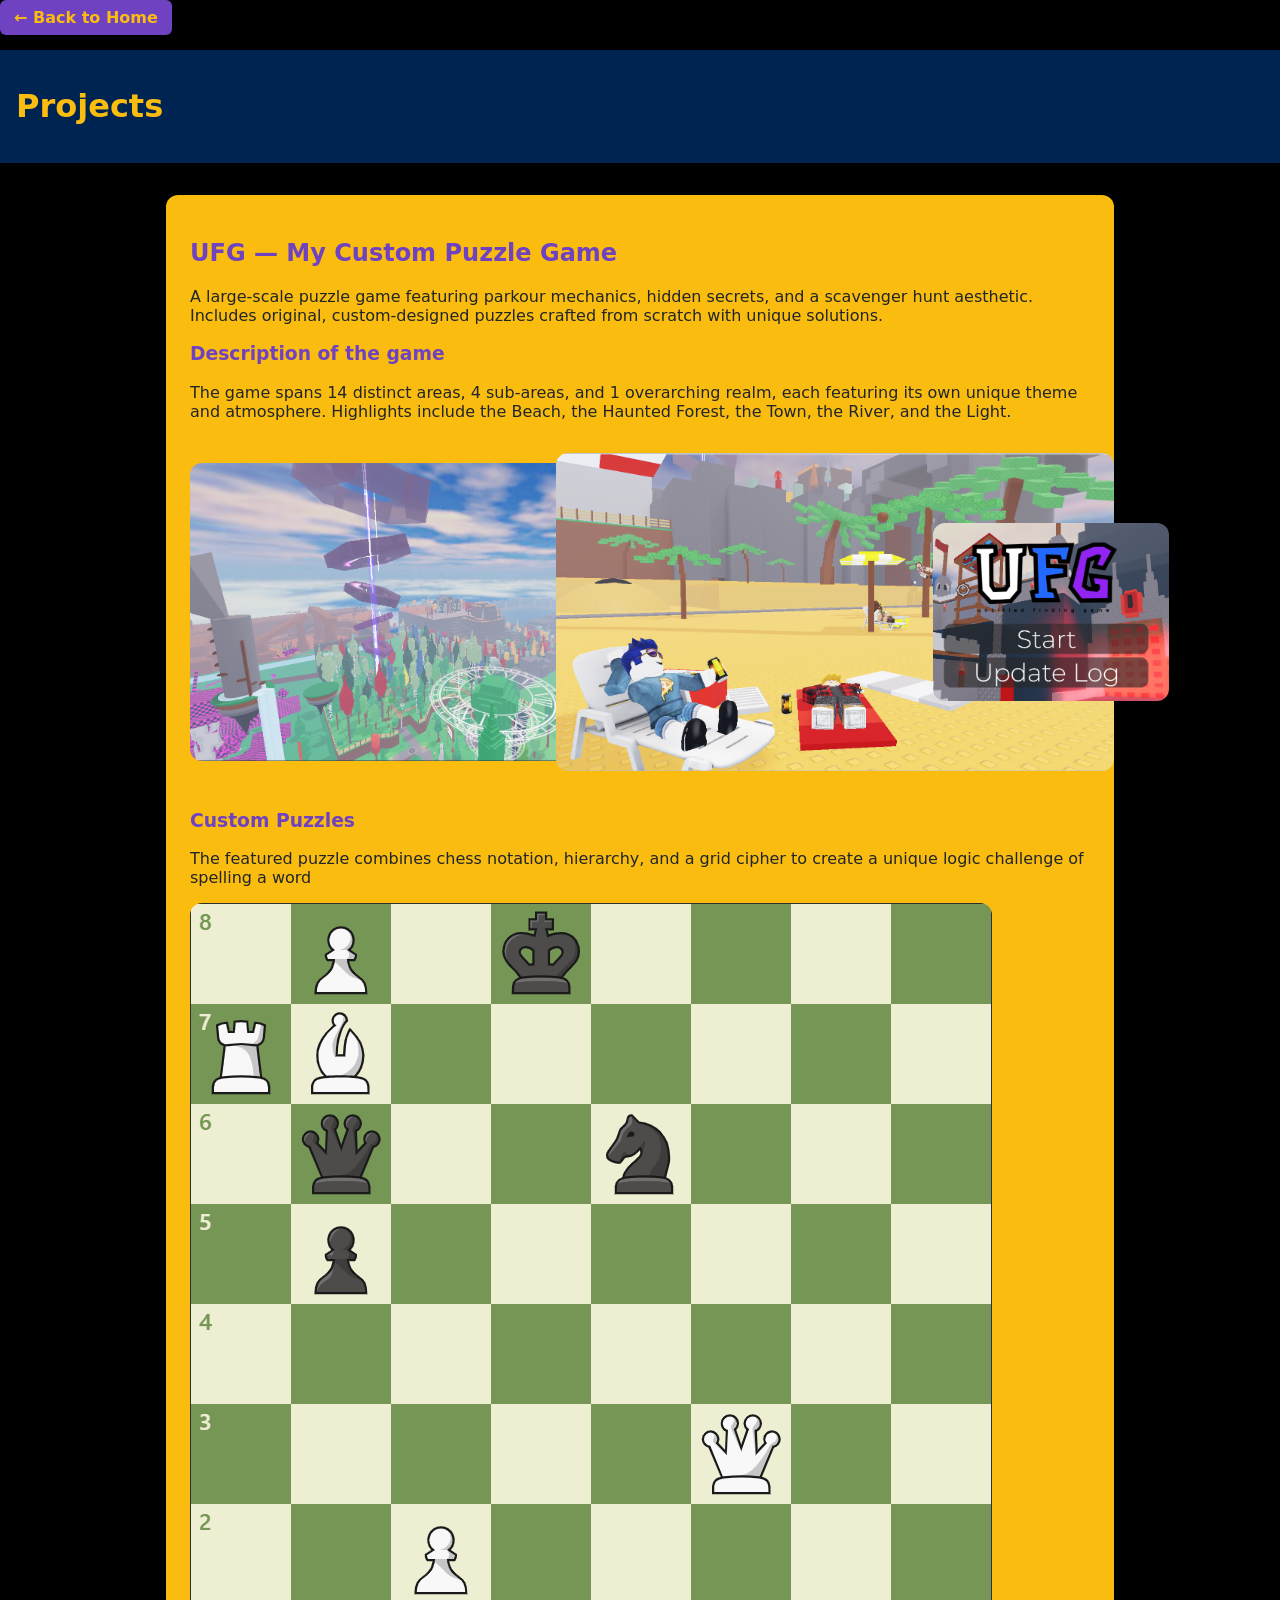
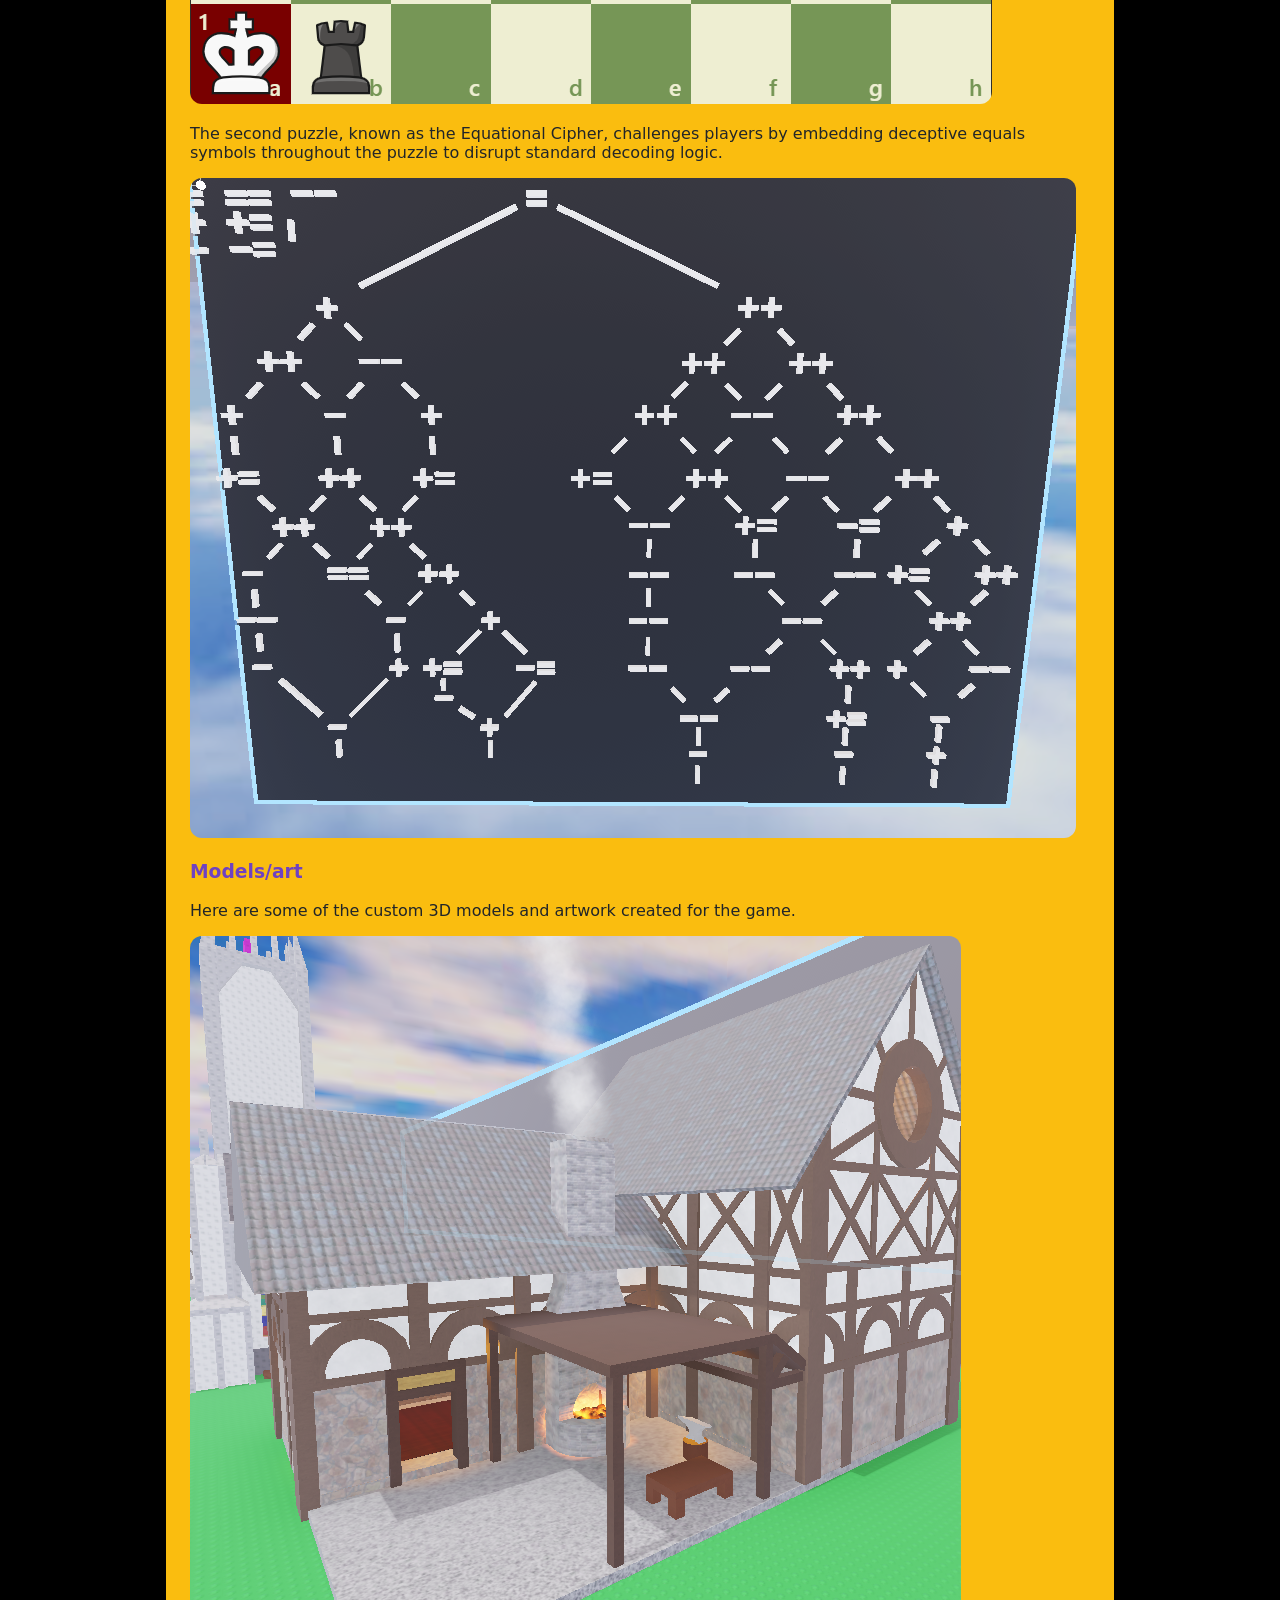
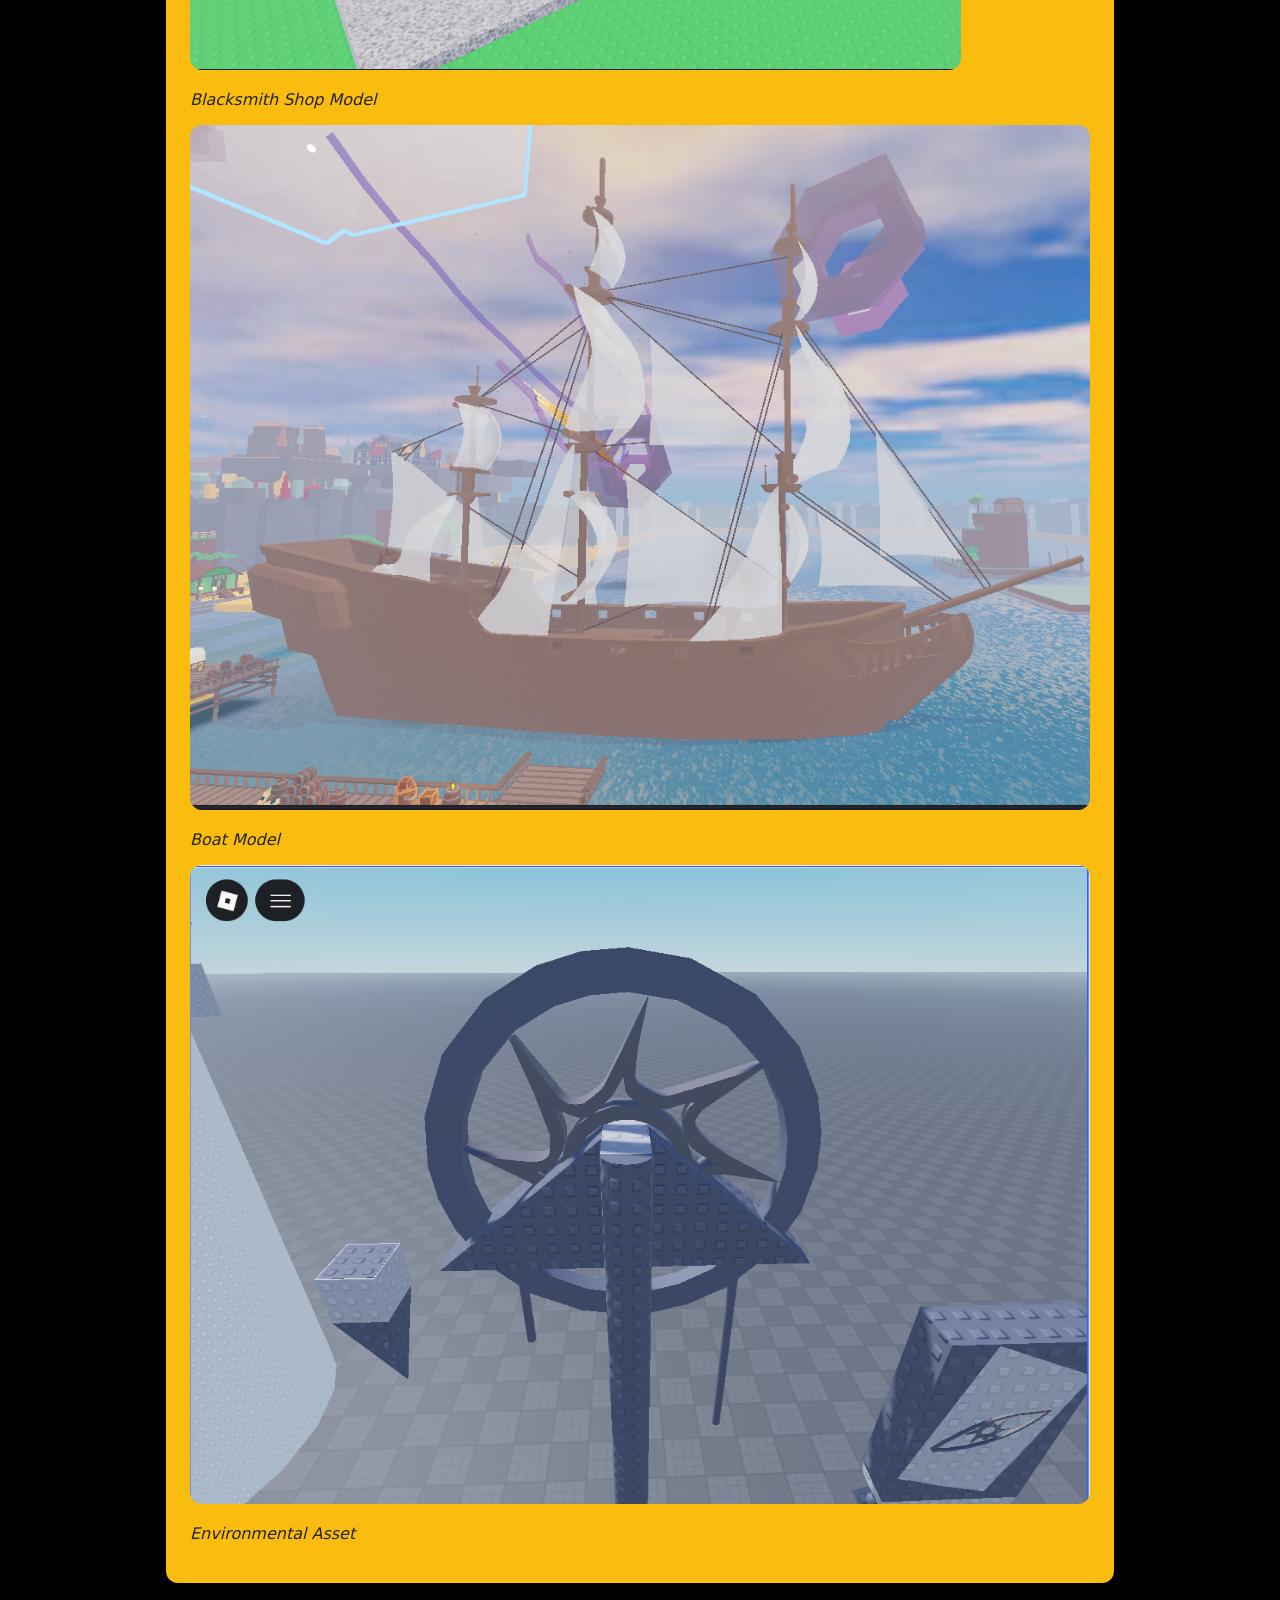
==== commit 4fed46e8: "Update Projects.html" ====
--- a/Projects.html
+++ b/Projects.html
@@ -19,9 +19,9 @@
         <h3> Description of the game</h3>
           <p>The game spans 14 distinct areas, 4 sub-areas, and 1 overarching realm, each featuring its own unique theme and atmosphere. Highlights include the Beach, the Haunted Forest, the Town, the River, and the Light.</p>
            <div class="image-row">
-              <p><img src="FullGameMap.png" alt="Full Game Map" style="max-width: 50%; height: auto;" /></p>
-              <p><img src="Screen1.png" alt="In-Game Screenshot" style="max-width: 50%; height: auto;" /></p>
-              <p><img src="Main_Menu.png" alt="Main Menu Preview" style="max-width: 50%; height: auto;" /></p>
+              <p><img src="FullGameMap.png" alt="Full Game Map" style="max-width: 150%; height: auto;" /></p>
+              <p><img src="Screen1.png" alt="In-Game Screenshot" style="max-width: 150%; height: auto;" /></p>
+              <p><img src="Main_Menu.png" alt="Main Menu Preview" style="max-width: 150%; height: auto;" /></p>
            </div>   
        
         <h3> Custom Puzzles </h3>
--- a/style.css
+++ b/style.css
@@ -8,9 +8,22 @@
 a:hover {color: var(--blue);}
 /* === personalize below by changing colors or spacing === */
 /* example: make headings blue and a bit larger */
-h1, h2, h3 {color: var(--purple); }
+h2, h3 {color: var(--purple); }
 /* example: make your photo round */
 img { border-radius: 12px; }
+
+.image-row {
+  display: flex;
+  flex-direction: row;
+  justify-content: space-between; /* or center / space-around */
+  align-items: center;
+  gap: 5px; /* spacing between images */
+}
+
+.image-row img {
+  max-width: 200px; /* ensures 3 images fit side-by-side with gaps */
+  height: auto;
+}
 
 /* White button styling for back links */
 a[href="index.html"] {
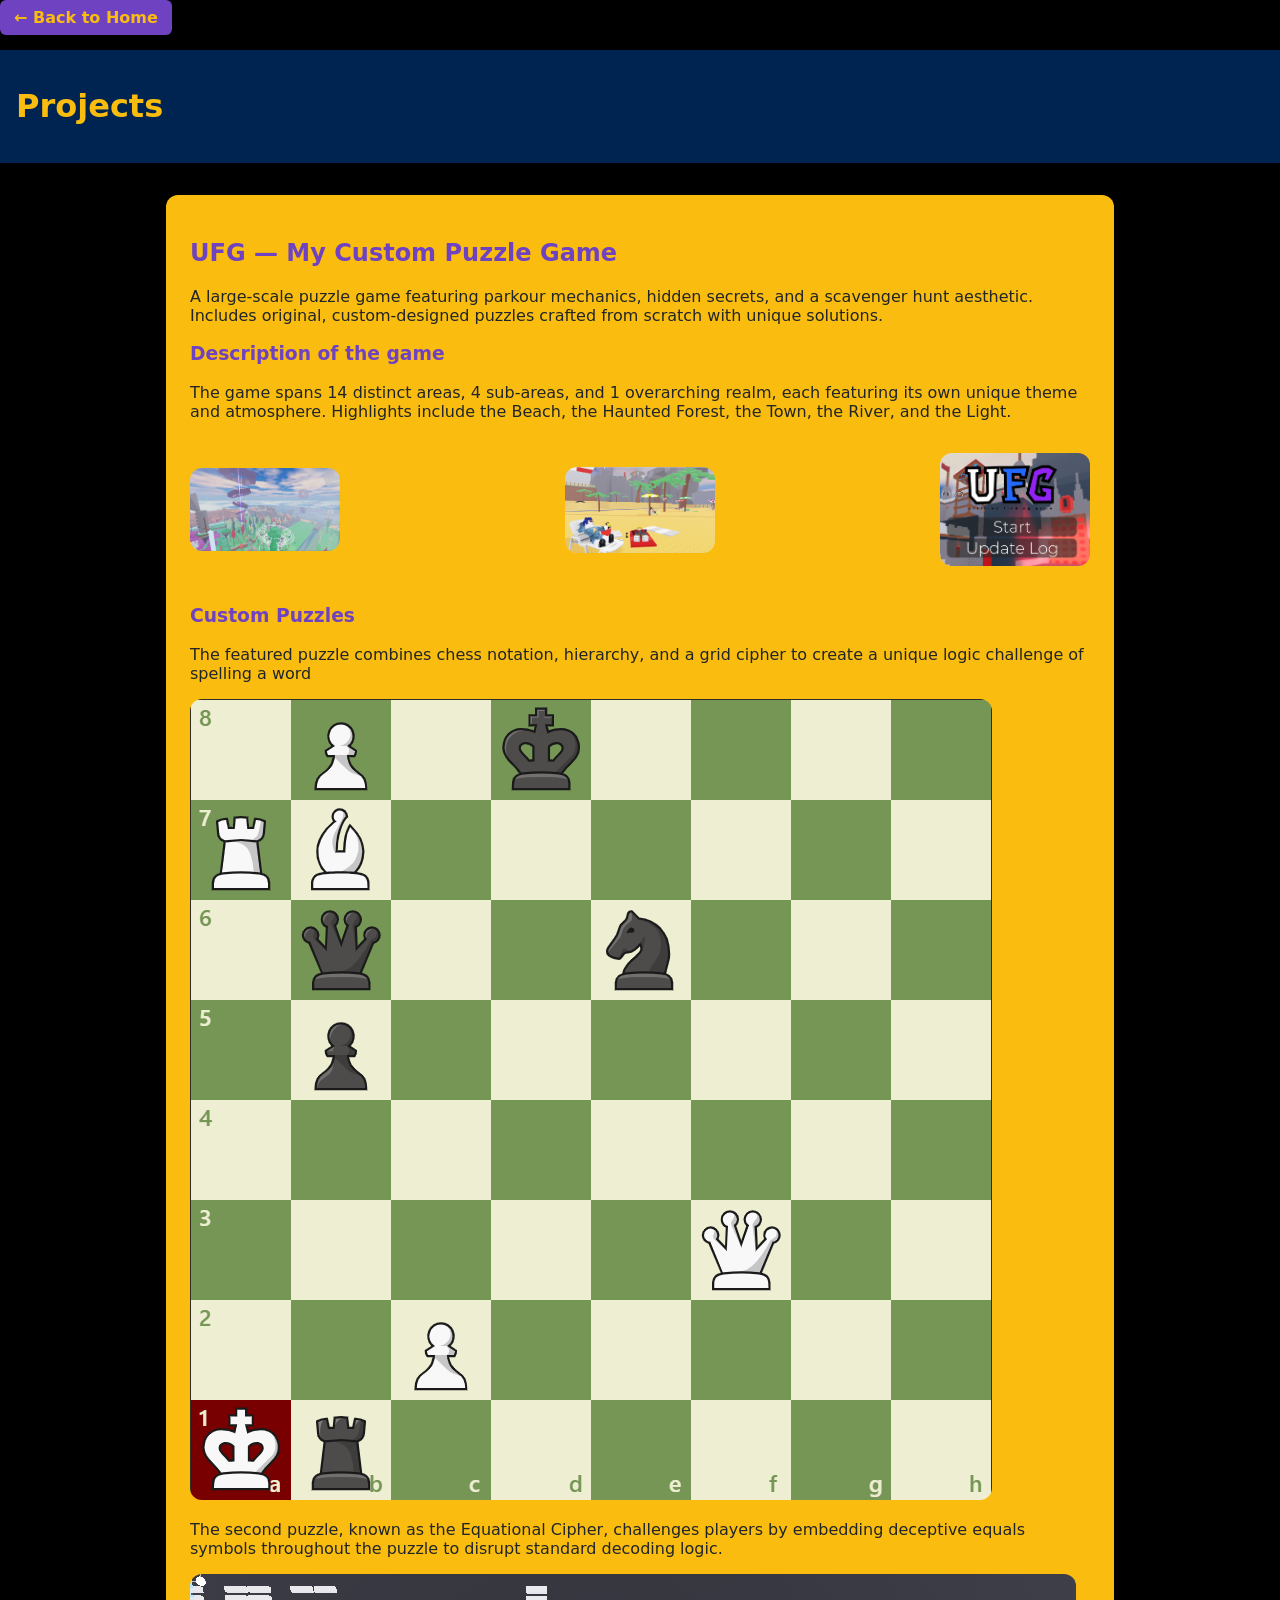
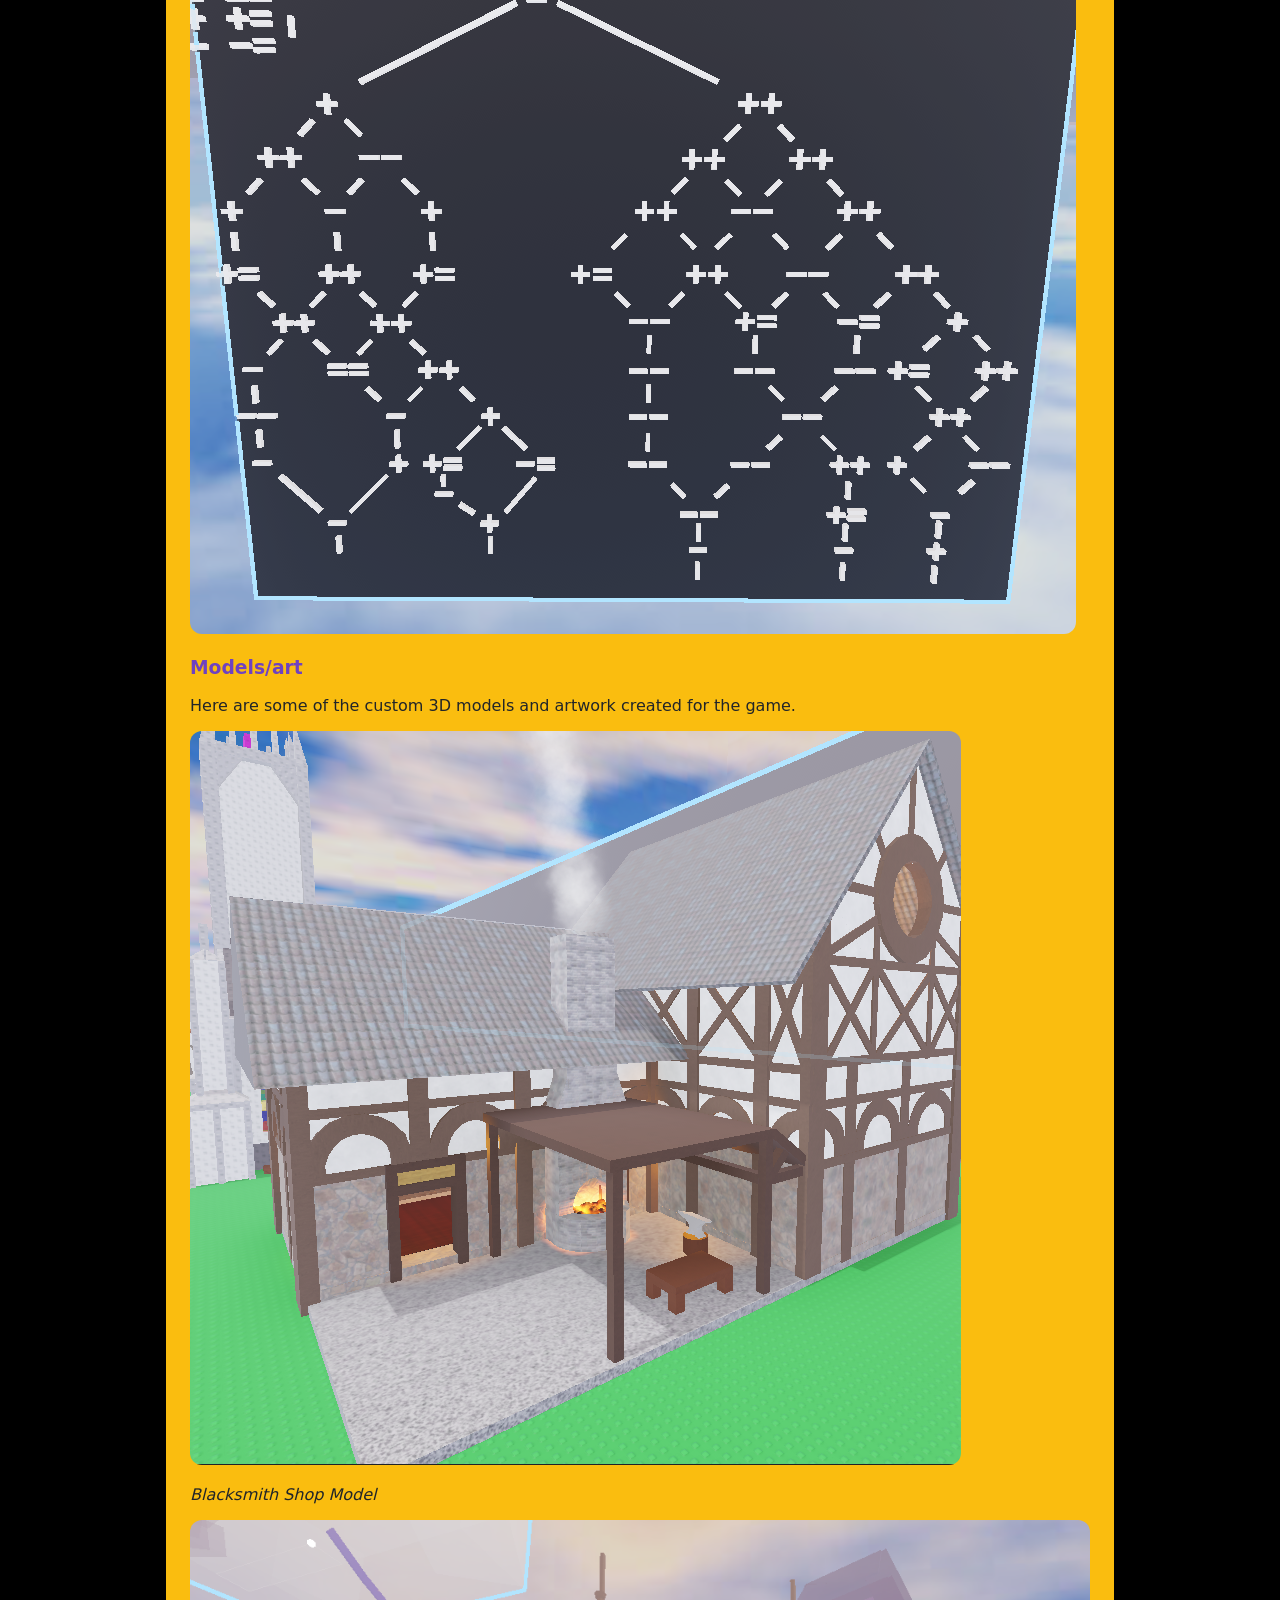
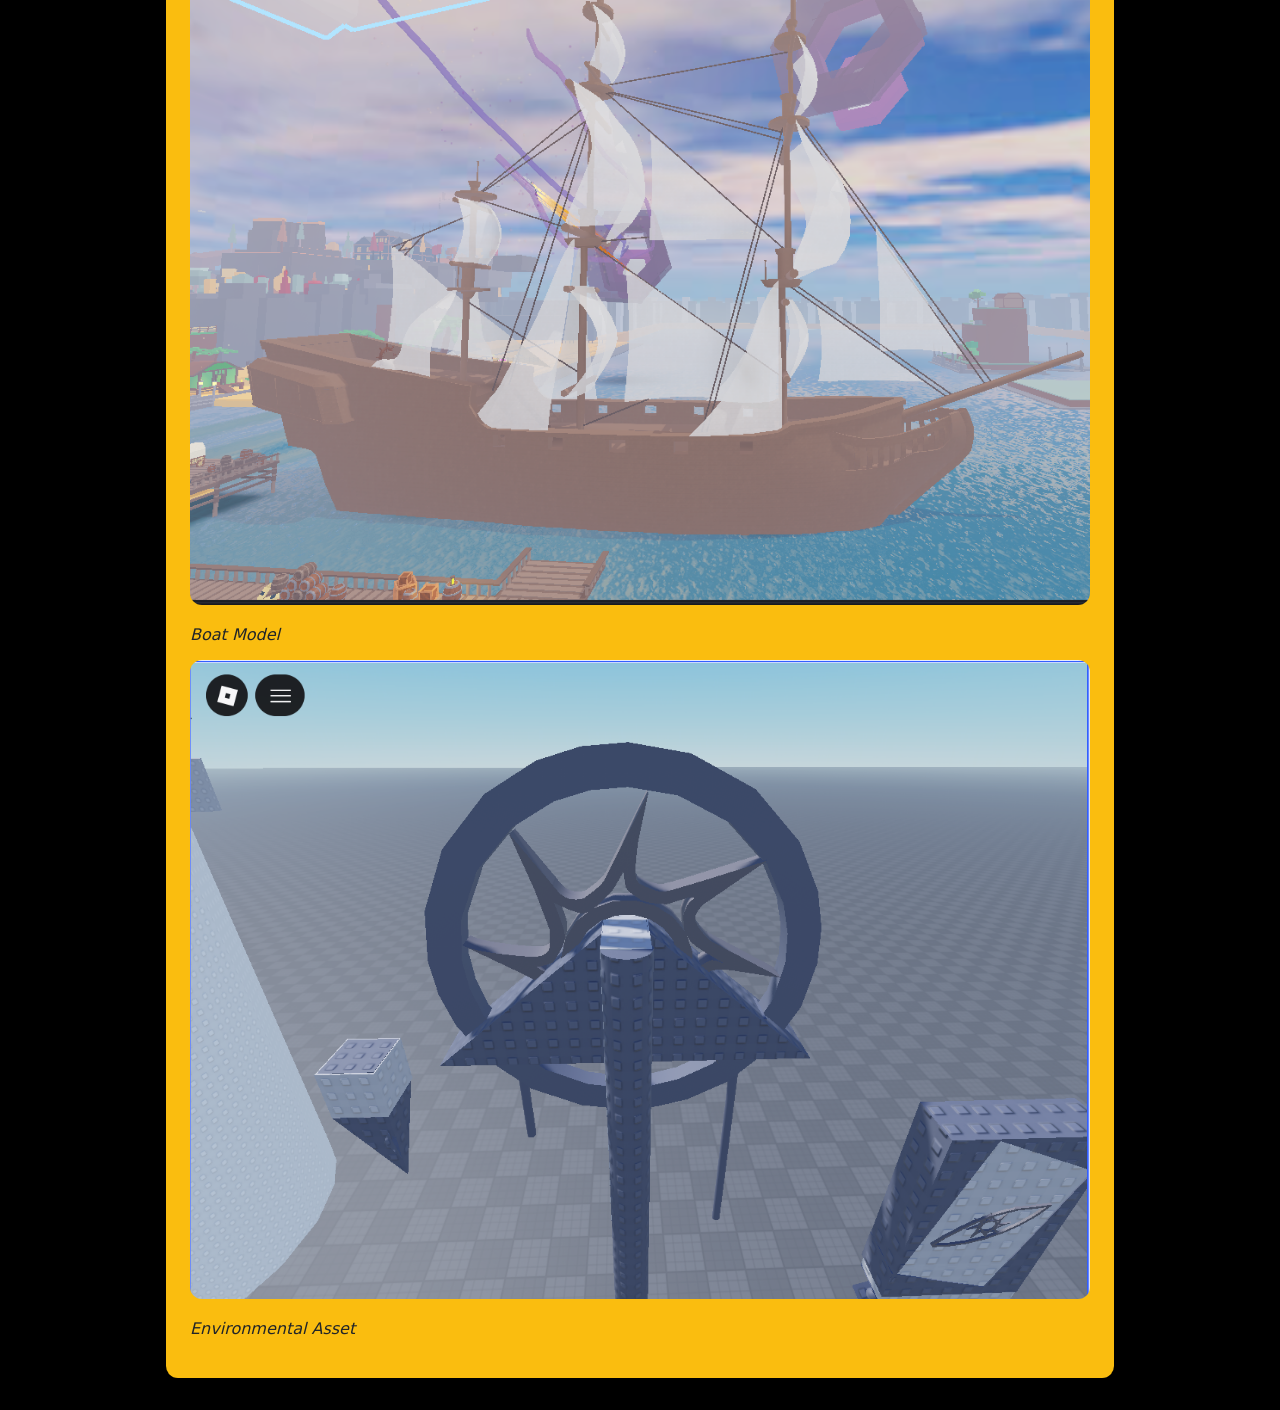
==== commit c6bf954a: "Update Projects.html" ====
--- a/Projects.html
+++ b/Projects.html
@@ -19,9 +19,9 @@
         <h3> Description of the game</h3>
           <p>The game spans 14 distinct areas, 4 sub-areas, and 1 overarching realm, each featuring its own unique theme and atmosphere. Highlights include the Beach, the Haunted Forest, the Town, the River, and the Light.</p>
            <div class="image-row">
-              <p><img src="FullGameMap.png" alt="Full Game Map" style="max-width: 150%; height: auto;" /></p>
-              <p><img src="Screen1.png" alt="In-Game Screenshot" style="max-width: 150%; height: auto;" /></p>
-              <p><img src="Main_Menu.png" alt="Main Menu Preview" style="max-width: 150%; height: auto;" /></p>
+              <p><img src="FullGameMap.png" alt="Full Game Map" style="max-width: 150px; height: auto;" /></p>
+              <p><img src="Screen1.png" alt="In-Game Screenshot" style="max-width: 150px; height: auto;" /></p>
+              <p><img src="Main_Menu.png" alt="Main Menu Preview" style="max-width: 150px; height: auto;" /></p>
            </div>   
        
         <h3> Custom Puzzles </h3>
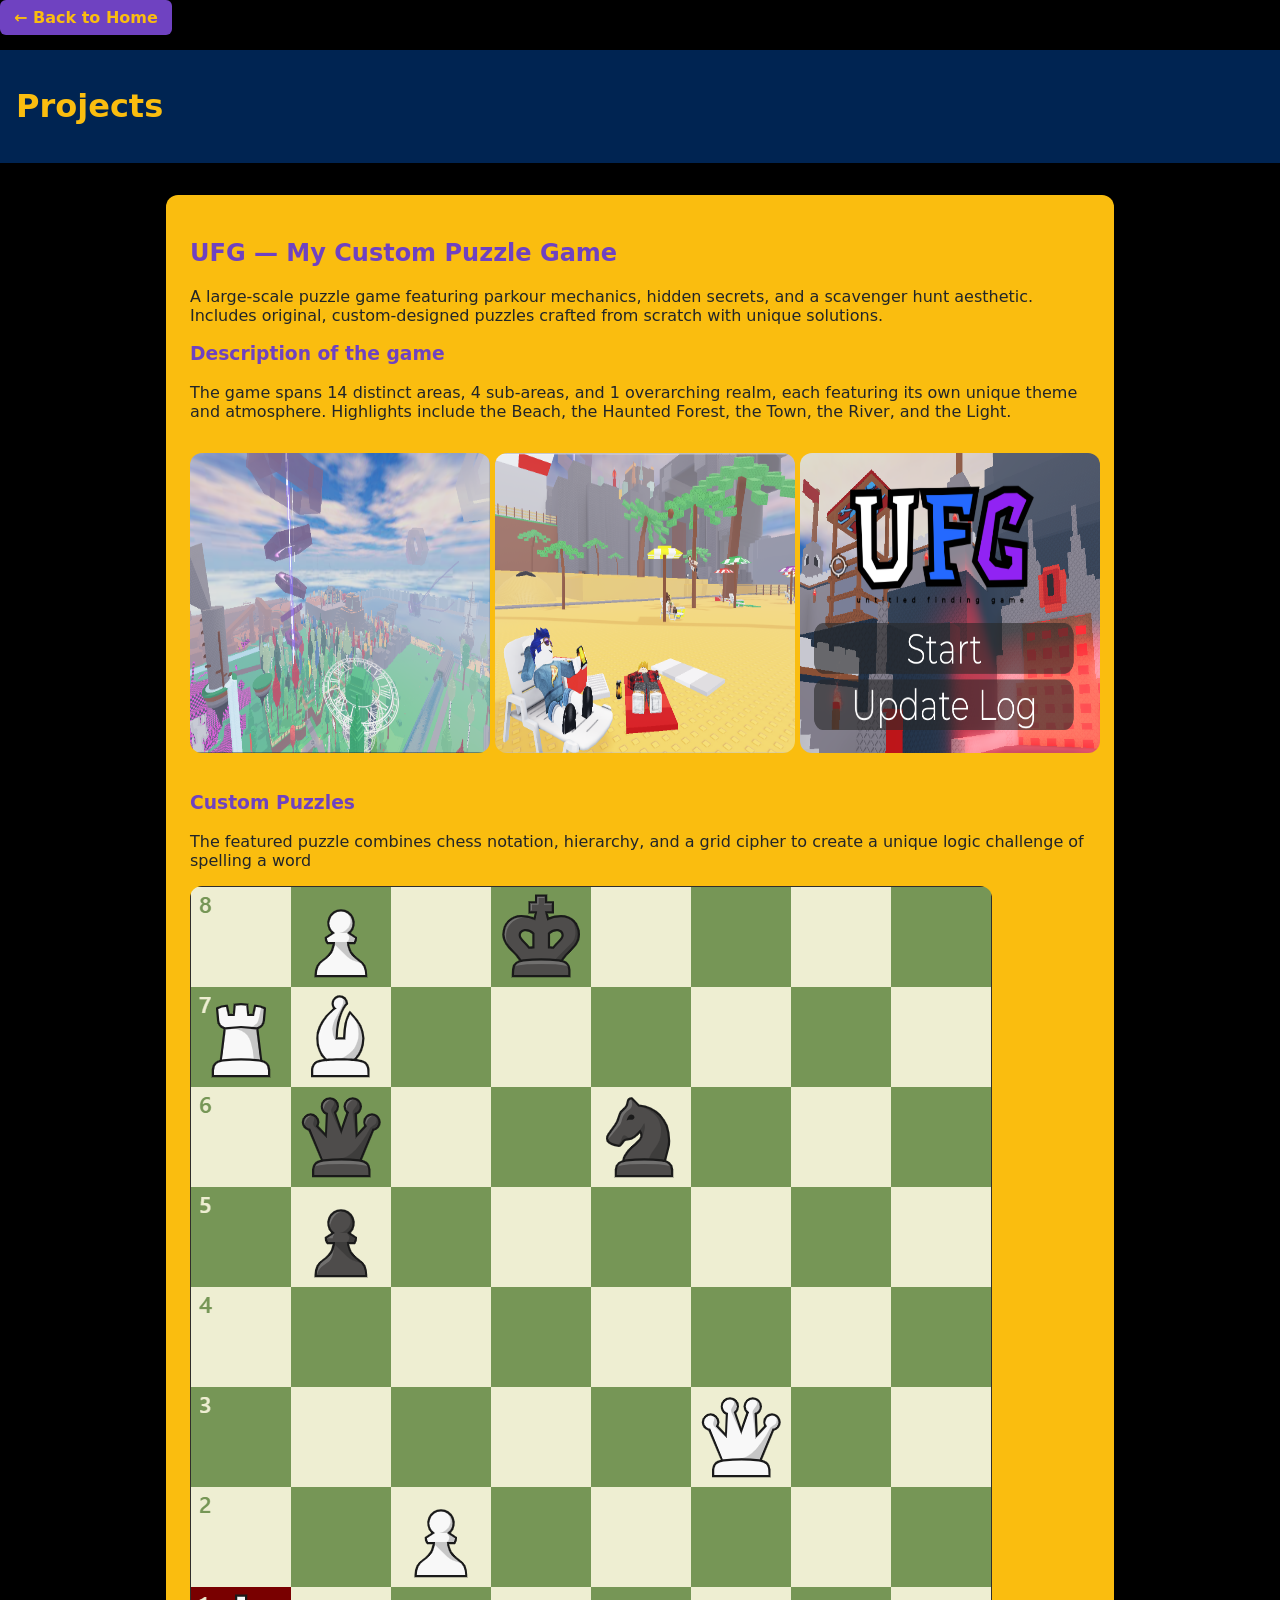
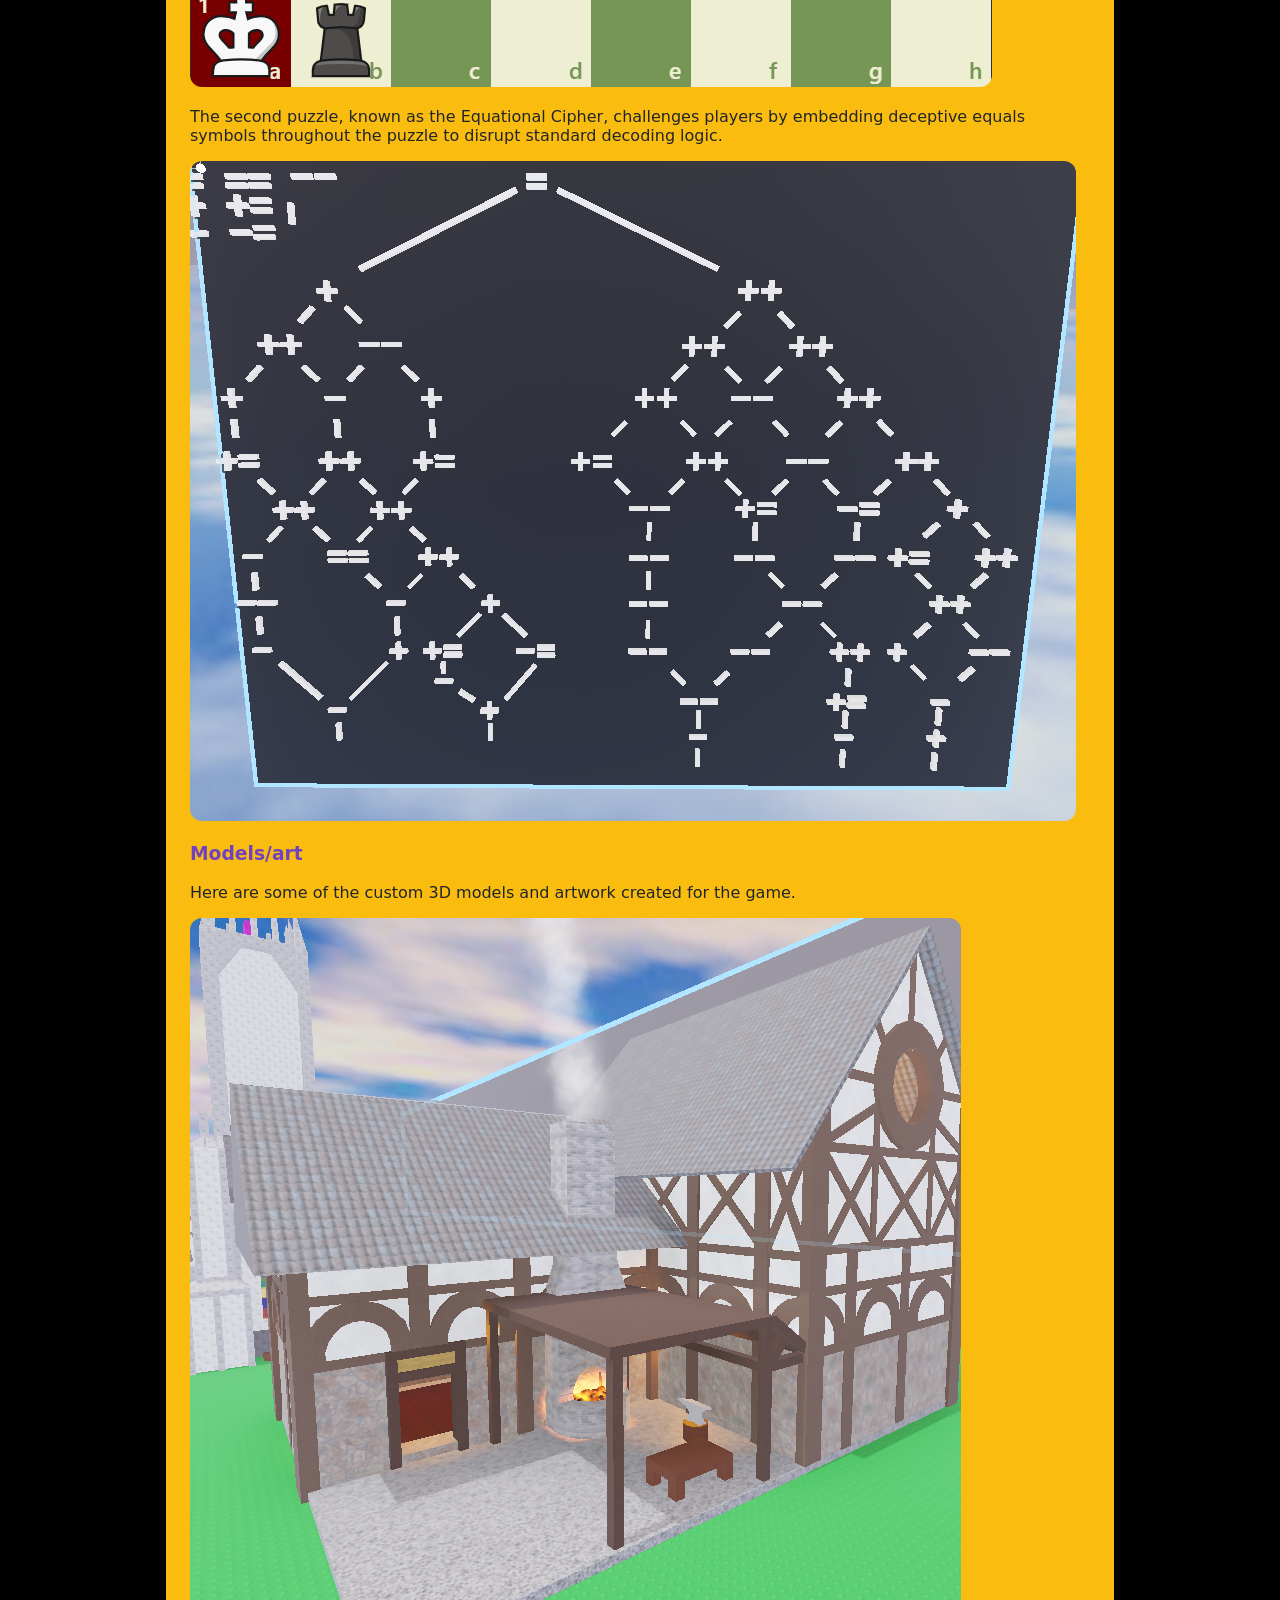
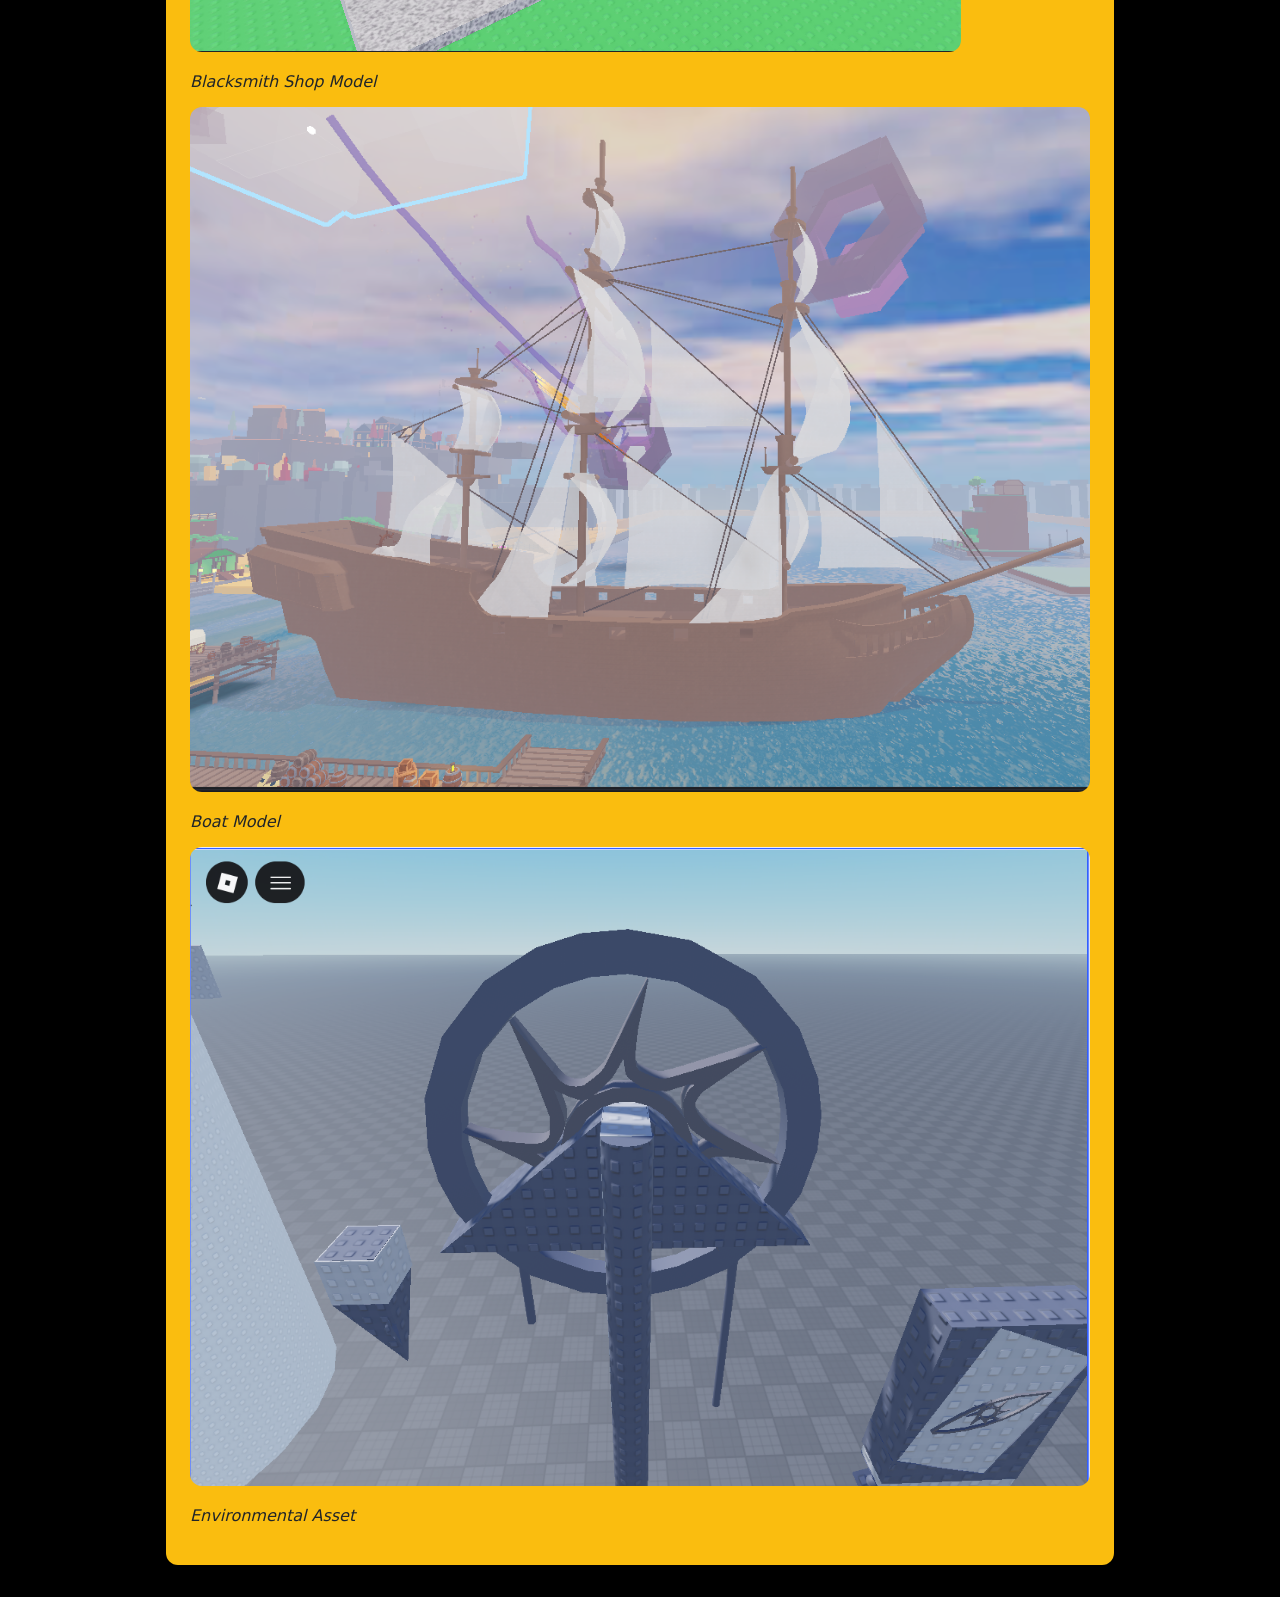
==== commit 9168d6b3: "Increase image dimensions in Projects.html Updated image sizes in Projects.html for better visibilit" ====
--- a/Projects.html
+++ b/Projects.html
@@ -19,9 +19,9 @@
         <h3> Description of the game</h3>
           <p>The game spans 14 distinct areas, 4 sub-areas, and 1 overarching realm, each featuring its own unique theme and atmosphere. Highlights include the Beach, the Haunted Forest, the Town, the River, and the Light.</p>
            <div class="image-row">
-              <p><img src="FullGameMap.png" alt="Full Game Map" style="max-width: 150px; height: auto;" /></p>
-              <p><img src="Screen1.png" alt="In-Game Screenshot" style="max-width: 150px; height: auto;" /></p>
-              <p><img src="Main_Menu.png" alt="Main Menu Preview" style="max-width: 150px; height: auto;" /></p>
+              <p><img src="FullGameMap.png" alt="Full Game Map" style="max-width: 300px; height: 300px;" /></p>
+              <p><img src="Screen1.png" alt="In-Game Screenshot" style="max-width: 300px; height: 300px;" /></p>
+              <p><img src="Main_Menu.png" alt="Main Menu Preview" style="max-width: 300px; height: 300px;" /></p>
            </div>   
        
         <h3> Custom Puzzles </h3>
